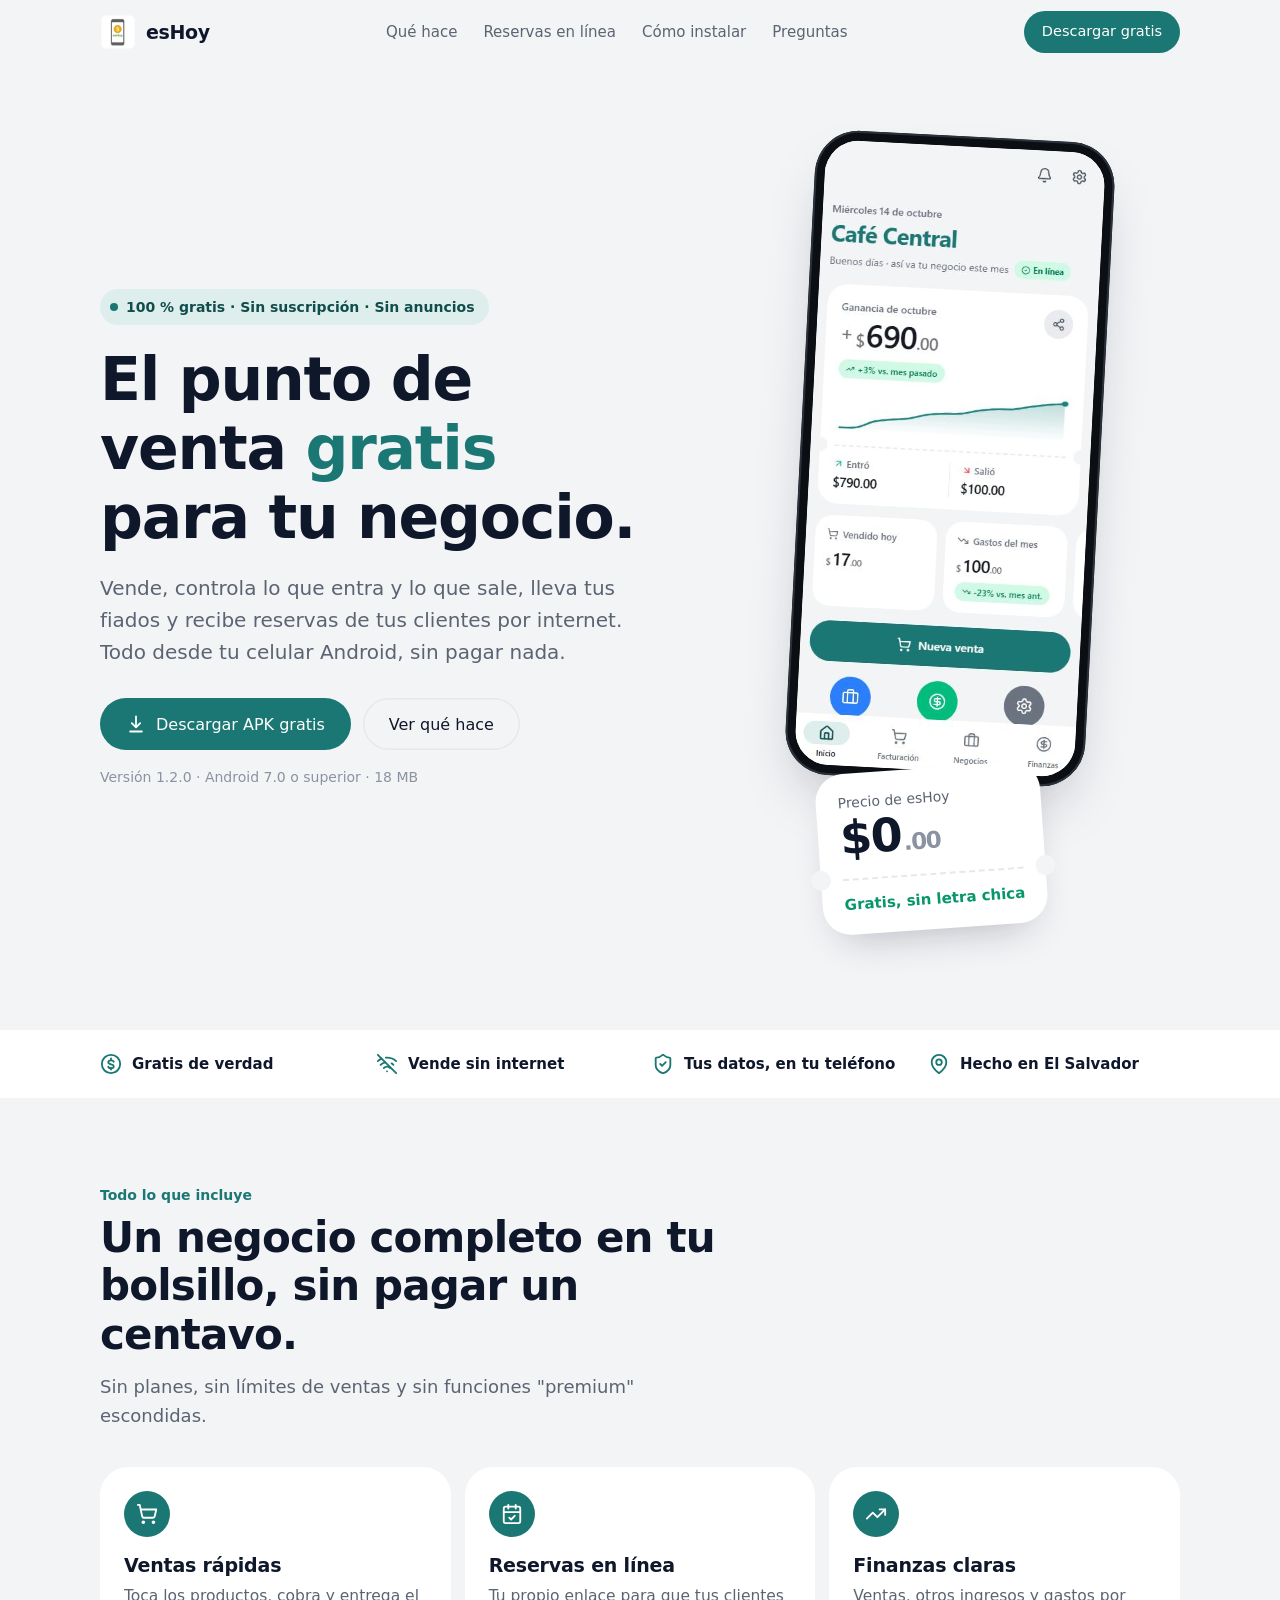
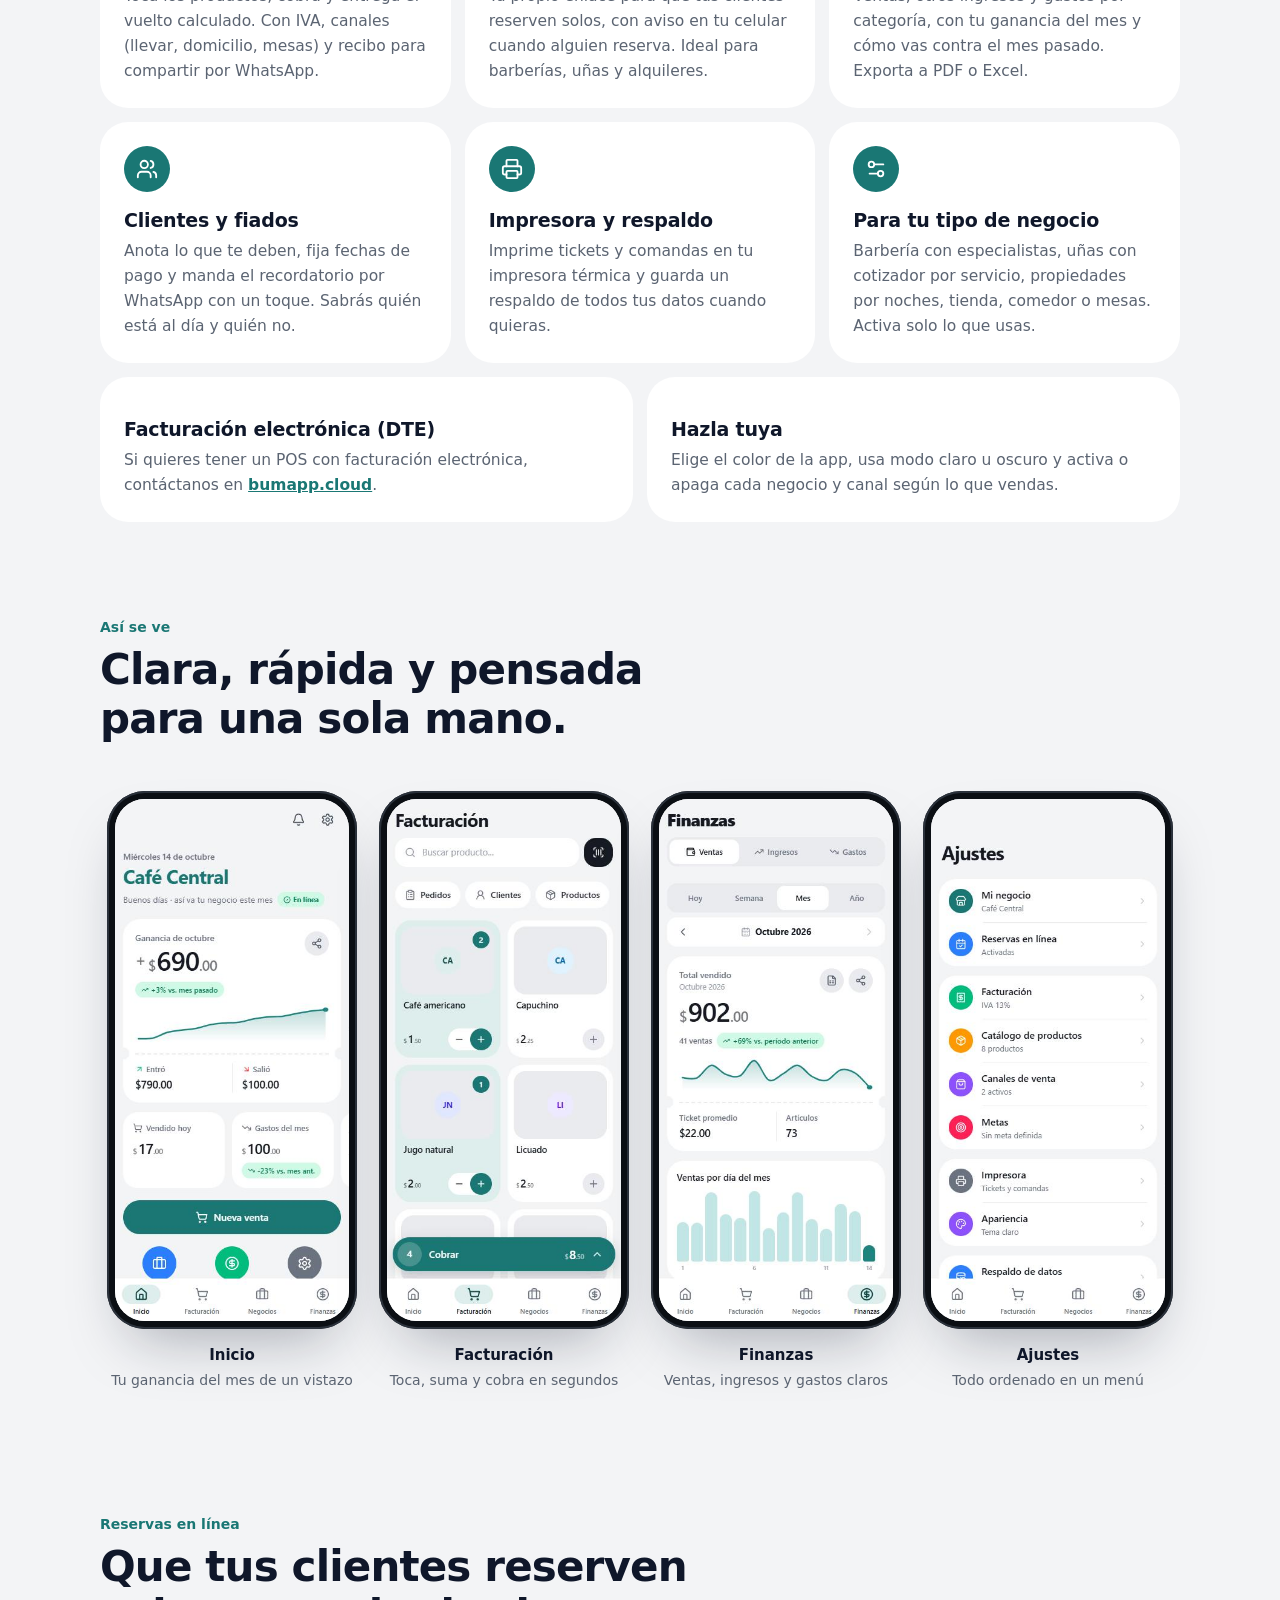
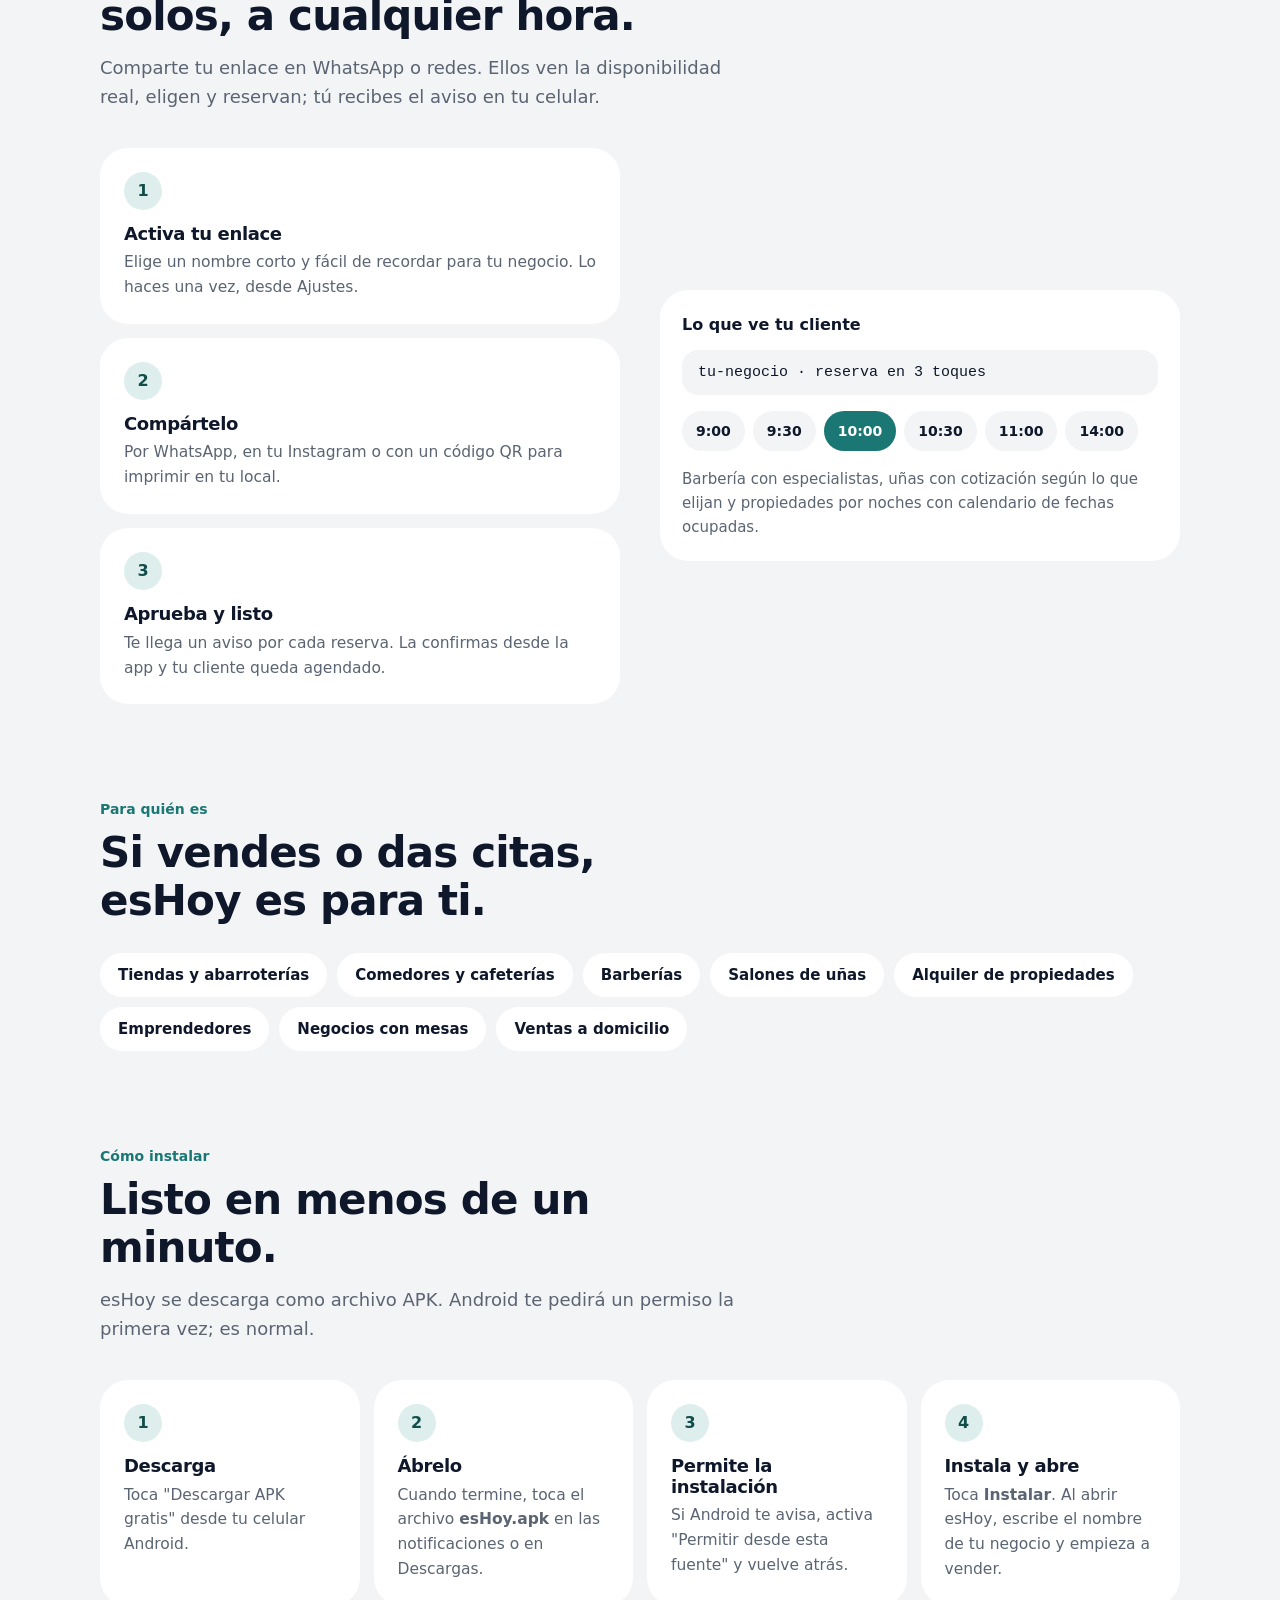
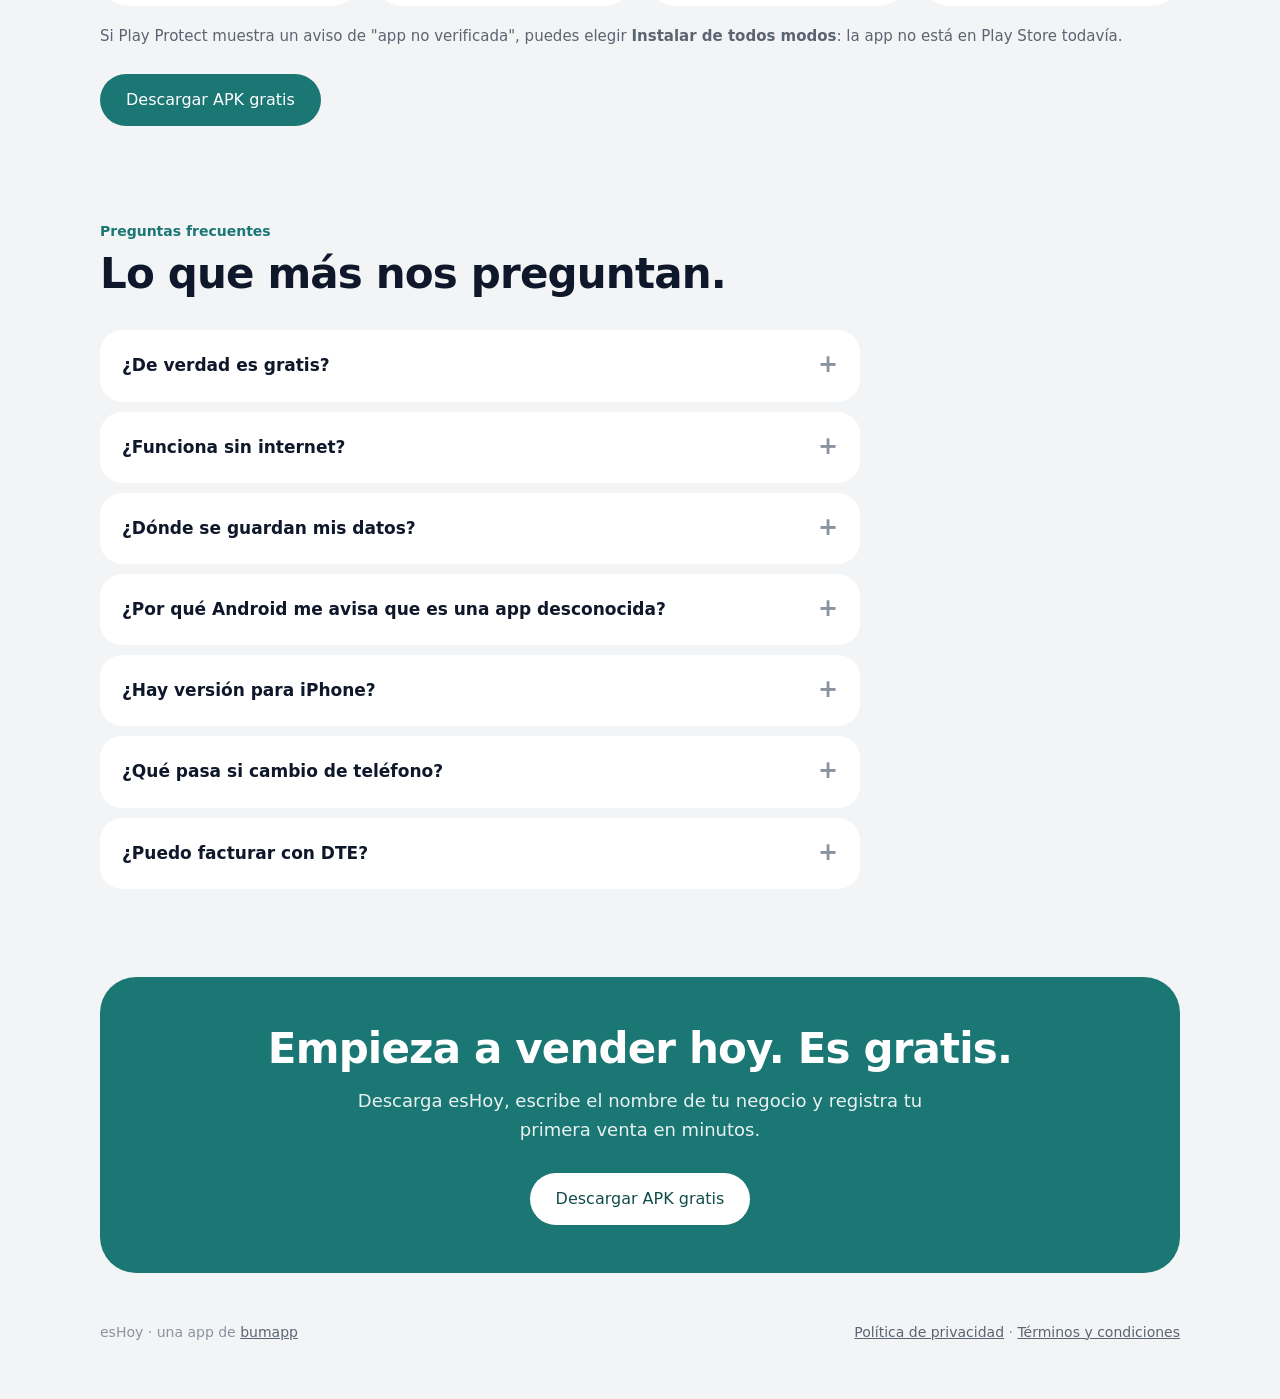
==== index.html @ 7b60c000 "Sitio de esHoy: inicio, privacidad y términos Co-Authored-By: Claude Sonnet 5.5 <noreply@anthropic.c" ====
<!doctype html>
<html lang="es">
<head>
  <meta charset="utf-8">
  <meta name="viewport" content="width=device-width, initial-scale=1, viewport-fit=cover">
  <title>esHoy — el punto de venta gratis para tu negocio</title>
  <meta name="description" content="esHoy es gratis: vende, controla tus finanzas y recibe reservas en línea desde tu celular Android. Sin suscripción y sin anuncios.">
  <meta name="theme-color" content="#f3f4f6" media="(prefers-color-scheme: light)">
  <meta name="theme-color" content="#0b0f14" media="(prefers-color-scheme: dark)">
  <meta property="og:title" content="esHoy — el punto de venta gratis para tu negocio">
  <meta property="og:description" content="Vende, controla tus gastos y recibe reservas en línea desde tu celular. 100 % gratis.">
  <meta property="og:image" content="assets/inicio.jpg">
  <link rel="icon" href="assets/icon.png" type="image/png">
  <link rel="stylesheet" href="styles.css">
</head>
<body>
  <header class="nav">
    <div class="wrap">
      <a class="brand" href="#top"><img src="assets/icon.png" alt="" width="36" height="36">esHoy</a>
      <nav class="nav-links" aria-label="Secciones">
        <a href="#que-hace">Qué hace</a>
        <a href="#reservas">Reservas en línea</a>
        <a href="#instalar">Cómo instalar</a>
        <a href="#preguntas">Preguntas</a>
      </nav>
      <a class="btn sm" href="#descargar">Descargar gratis</a>
    </div>
  </header>

  <main id="top">
    <!-- ── Hero ── -->
    <section class="hero">
      <div class="wrap">
        <div>
          <span class="eyebrow"><i></i>100 % gratis · Sin suscripción · Sin anuncios</span>
          <h1>El punto de venta <em>gratis</em> para tu negocio.</h1>
          <p class="lead">Vende, controla lo que entra y lo que sale, lleva tus fiados y recibe reservas de tus clientes por internet. Todo desde tu celular Android, sin pagar nada.</p>
          <div class="cta-row">
            <a class="btn" id="descargar" href="https://github.com/BUMAPP-SV/eshoy-app/releases/latest/download/esHoy.apk" download>
              <svg viewBox="0 0 24 24" fill="none" stroke="currentColor" stroke-width="2.2" stroke-linecap="round" stroke-linejoin="round" aria-hidden="true"><path d="M12 3v12"/><path d="m7 11 5 5 5-5"/><path d="M5 21h14"/></svg>
              Descargar APK gratis
            </a>
            <a class="btn ghost" href="#que-hace">Ver qué hace</a>
          </div>
          <p class="meta">Versión 1.2.0 · Android 7.0 o superior · 18 MB</p>
        </div>

        <div class="phone-stage">
          <div class="phone tilt"><img src="assets/inicio.jpg" alt="Pantalla de inicio de esHoy con la ganancia del mes" width="400" height="860"></div>
          <div class="ticket price-ticket" aria-label="Precio: cero dólares">
            <div class="top">
              <p class="label">Precio de esHoy</p>
              <p class="amount">$0<small>.00</small></p>
            </div>
            <div class="perf" aria-hidden="true"><hr></div>
            <div class="bottom"><p class="free">Gratis, sin letra chica</p></div>
          </div>
        </div>
      </div>
    </section>

    <!-- ── Confianza ── -->
    <div class="trust">
      <div class="wrap">
        <ul>
          <li><svg viewBox="0 0 24 24" fill="none" stroke="currentColor" stroke-width="2" stroke-linecap="round" stroke-linejoin="round" aria-hidden="true"><circle cx="12" cy="12" r="10"/><path d="M15 9.5a3 3 0 0 0-3-1.5c-1.7 0-3 .9-3 2.2 0 3 6 1.4 6 4.3 0 1.3-1.3 2.3-3 2.3a3.2 3.2 0 0 1-3-1.8"/><path d="M12 6v2m0 8v2"/></svg>Gratis de verdad</li>
          <li><svg viewBox="0 0 24 24" fill="none" stroke="currentColor" stroke-width="2" stroke-linecap="round" stroke-linejoin="round" aria-hidden="true"><path d="M12 20h.01"/><path d="M8.5 16.429a5 5 0 0 1 7 0"/><path d="M5 12.859a10 10 0 0 1 5.17-2.69"/><path d="M19 12.859a10 10 0 0 0-2.007-1.523"/><path d="M2 8.82a15 15 0 0 1 4.177-2.643"/><path d="M22 8.82a15 15 0 0 0-11.288-3.764"/><path d="m2 2 20 20"/></svg>Vende sin internet</li>
          <li><svg viewBox="0 0 24 24" fill="none" stroke="currentColor" stroke-width="2" stroke-linecap="round" stroke-linejoin="round" aria-hidden="true"><path d="M20 13c0 5-3.5 7.5-7.66 8.95a1 1 0 0 1-.67-.01C7.5 20.5 4 18 4 13V6a1 1 0 0 1 1-1c2 0 4.5-1.2 6.24-2.72a1.17 1.17 0 0 1 1.52 0C14.51 3.81 17 5 19 5a1 1 0 0 1 1 1z"/><path d="m9 12 2 2 4-4"/></svg>Tus datos, en tu teléfono</li>
          <li><svg viewBox="0 0 24 24" fill="none" stroke="currentColor" stroke-width="2" stroke-linecap="round" stroke-linejoin="round" aria-hidden="true"><path d="M20 10c0 6-8 12-8 12s-8-6-8-12a8 8 0 0 1 16 0Z"/><circle cx="12" cy="10" r="3"/></svg>Hecho en El Salvador</li>
        </ul>
      </div>
    </div>

    <!-- ── Qué hace ── -->
    <section class="block" id="que-hace">
      <div class="wrap">
        <div class="head">
          <p class="kicker">Todo lo que incluye</p>
          <h2>Un negocio completo en tu bolsillo, sin pagar un centavo.</h2>
          <p>Sin planes, sin límites de ventas y sin funciones "premium" escondidas.</p>
        </div>

        <div class="grid three">
          <article class="card">
            <div class="ico"><svg viewBox="0 0 24 24" fill="none" stroke="currentColor" stroke-width="2" stroke-linecap="round" stroke-linejoin="round" aria-hidden="true"><circle cx="8" cy="21" r="1"/><circle cx="19" cy="21" r="1"/><path d="M2.05 2.05h2l2.66 12.42a2 2 0 0 0 2 1.58h9.78a2 2 0 0 0 1.95-1.57l1.65-7.43H5.12"/></svg></div>
            <h3>Ventas rápidas</h3>
            <p>Toca los productos, cobra y entrega el vuelto calculado. Con IVA, canales (llevar, domicilio, mesas) y recibo para compartir por WhatsApp.</p>
          </article>
          <article class="card">
            <div class="ico"><svg viewBox="0 0 24 24" fill="none" stroke="currentColor" stroke-width="2" stroke-linecap="round" stroke-linejoin="round" aria-hidden="true"><path d="M8 2v4"/><path d="M16 2v4"/><rect width="18" height="18" x="3" y="4" rx="2"/><path d="M3 10h18"/><path d="m9 16 2 2 4-4"/></svg></div>
            <h3>Reservas en línea</h3>
            <p>Tu propio enlace para que tus clientes reserven solos, con aviso en tu celular cuando alguien reserva. Ideal para barberías, uñas y alquileres.</p>
          </article>
          <article class="card">
            <div class="ico"><svg viewBox="0 0 24 24" fill="none" stroke="currentColor" stroke-width="2" stroke-linecap="round" stroke-linejoin="round" aria-hidden="true"><path d="M16 7h6v6"/><path d="m22 7-8.5 8.5-5-5L2 17"/></svg></div>
            <h3>Finanzas claras</h3>
            <p>Ventas, otros ingresos y gastos por categoría, con tu ganancia del mes y cómo vas contra el mes pasado. Exporta a PDF o Excel.</p>
          </article>
          <article class="card">
            <div class="ico"><svg viewBox="0 0 24 24" fill="none" stroke="currentColor" stroke-width="2" stroke-linecap="round" stroke-linejoin="round" aria-hidden="true"><path d="M16 21v-2a4 4 0 0 0-4-4H6a4 4 0 0 0-4 4v2"/><circle cx="9" cy="7" r="4"/><path d="M22 21v-2a4 4 0 0 0-3-3.87"/><path d="M16 3.13a4 4 0 0 1 0 7.75"/></svg></div>
            <h3>Clientes y fiados</h3>
            <p>Anota lo que te deben, fija fechas de pago y manda el recordatorio por WhatsApp con un toque. Sabrás quién está al día y quién no.</p>
          </article>
          <article class="card">
            <div class="ico"><svg viewBox="0 0 24 24" fill="none" stroke="currentColor" stroke-width="2" stroke-linecap="round" stroke-linejoin="round" aria-hidden="true"><path d="M6 18H4a2 2 0 0 1-2-2v-5a2 2 0 0 1 2-2h16a2 2 0 0 1 2 2v5a2 2 0 0 1-2 2h-2"/><path d="M6 9V3a1 1 0 0 1 1-1h10a1 1 0 0 1 1 1v6"/><rect x="6" y="14" width="12" height="8" rx="1"/></svg></div>
            <h3>Impresora y respaldo</h3>
            <p>Imprime tickets y comandas en tu impresora térmica y guarda un respaldo de todos tus datos cuando quieras.</p>
          </article>
          <article class="card">
            <div class="ico"><svg viewBox="0 0 24 24" fill="none" stroke="currentColor" stroke-width="2" stroke-linecap="round" stroke-linejoin="round" aria-hidden="true"><path d="M20 7h-9"/><path d="M14 17H5"/><circle cx="17" cy="17" r="3"/><circle cx="7" cy="7" r="3"/></svg></div>
            <h3>Para tu tipo de negocio</h3>
            <p>Barbería con especialistas, uñas con cotizador por servicio, propiedades por noches, tienda, comedor o mesas. Activa solo lo que usas.</p>
          </article>
        </div>

        <div class="grid" style="margin-top: 14px">
          <article class="card">
            <h3>Facturación electrónica (DTE)</h3>
            <p>Si quieres tener un POS con facturación electrónica, contáctanos en <a href="https://bumapp.cloud" target="_blank" rel="noopener"><b>bumapp.cloud</b></a>.</p>
          </article>
          <article class="card">
            <h3>Hazla tuya</h3>
            <p>Elige el color de la app, usa modo claro u oscuro y activa o apaga cada negocio y canal según lo que vendas.</p>
          </article>
        </div>
      </div>
    </section>

    <!-- ── Capturas ── -->
    <section class="block" id="capturas">
      <div class="wrap">
        <div class="head">
          <p class="kicker">Así se ve</p>
          <h2>Clara, rápida y pensada para una sola mano.</h2>
        </div>
        <div class="shots" tabindex="0" aria-label="Capturas de la app">
          <figure class="shot" style="margin:0">
            <div class="phone"><img src="assets/inicio.jpg" alt="Inicio: ganancia del mes, accesos y pendientes" loading="lazy" width="400" height="860"></div>
            <p>Inicio<span>Tu ganancia del mes de un vistazo</span></p>
          </figure>
          <figure class="shot" style="margin:0">
            <div class="phone"><img src="assets/facturacion.jpg" alt="Facturación: catálogo de productos y botón de cobrar" loading="lazy" width="400" height="860"></div>
            <p>Facturación<span>Toca, suma y cobra en segundos</span></p>
          </figure>
          <figure class="shot" style="margin:0">
            <div class="phone"><img src="assets/finanzas.jpg" alt="Finanzas: total vendido y gráfico por día" loading="lazy" width="400" height="860"></div>
            <p>Finanzas<span>Ventas, ingresos y gastos claros</span></p>
          </figure>
          <figure class="shot" style="margin:0">
            <div class="phone"><img src="assets/ajustes.jpg" alt="Ajustes: menú con negocio, reservas, facturación y más" loading="lazy" width="400" height="860"></div>
            <p>Ajustes<span>Todo ordenado en un menú</span></p>
          </figure>
        </div>
      </div>
    </section>

    <!-- ── Reservas ── -->
    <section class="block" id="reservas">
      <div class="wrap">
        <div class="head">
          <p class="kicker">Reservas en línea</p>
          <h2>Que tus clientes reserven solos, a cualquier hora.</h2>
          <p>Comparte tu enlace en WhatsApp o redes. Ellos ven la disponibilidad real, eligen y reservan; tú recibes el aviso en tu celular.</p>
        </div>

        <div class="split">
          <div class="steps" style="margin-top:0">
            <div class="step"><h3>Activa tu enlace</h3><p>Elige un nombre corto y fácil de recordar para tu negocio. Lo haces una vez, desde Ajustes.</p></div>
            <div class="step"><h3>Compártelo</h3><p>Por WhatsApp, en tu Instagram o con un código QR para imprimir en tu local.</p></div>
            <div class="step"><h3>Aprueba y listo</h3><p>Te llega un aviso por cada reserva. La confirmas desde la app y tu cliente queda agendado.</p></div>
          </div>
          <div class="link-card">
            <p style="font-weight:600">Lo que ve tu cliente</p>
            <div class="url">tu-negocio · reserva en 3 toques</div>
            <div class="slots" aria-hidden="true">
              <span>9:00</span><span>9:30</span><span class="on">10:00</span><span>10:30</span><span>11:00</span><span>14:00</span>
            </div>
            <p style="margin-top:16px;color:var(--muted);font-size:15px">Barbería con especialistas, uñas con cotización según lo que elijan y propiedades por noches con calendario de fechas ocupadas.</p>
          </div>
        </div>
      </div>
    </section>

    <!-- ── Para quién ── -->
    <section class="block">
      <div class="wrap">
        <div class="head">
          <p class="kicker">Para quién es</p>
          <h2>Si vendes o das citas, esHoy es para ti.</h2>
        </div>
        <div class="chips">
          <span>Tiendas y abarroterías</span><span>Comedores y cafeterías</span><span>Barberías</span><span>Salones de uñas</span>
          <span>Alquiler de propiedades</span><span>Emprendedores</span><span>Negocios con mesas</span><span>Ventas a domicilio</span>
        </div>
      </div>
    </section>

    <!-- ── Instalar ── -->
    <section class="block" id="instalar">
      <div class="wrap">
        <div class="head">
          <p class="kicker">Cómo instalar</p>
          <h2>Listo en menos de un minuto.</h2>
          <p>esHoy se descarga como archivo APK. Android te pedirá un permiso la primera vez; es normal.</p>
        </div>
        <div class="steps four">
          <div class="step"><h3>Descarga</h3><p>Toca "Descargar APK gratis" desde tu celular Android.</p></div>
          <div class="step"><h3>Ábrelo</h3><p>Cuando termine, toca el archivo <b>esHoy.apk</b> en las notificaciones o en Descargas.</p></div>
          <div class="step"><h3>Permite la instalación</h3><p>Si Android te avisa, activa "Permitir desde esta fuente" y vuelve atrás.</p></div>
          <div class="step"><h3>Instala y abre</h3><p>Toca <b>Instalar</b>. Al abrir esHoy, escribe el nombre de tu negocio y empieza a vender.</p></div>
        </div>
        <p style="margin-top:18px;color:var(--muted);font-size:15px">Si Play Protect muestra un aviso de "app no verificada", puedes elegir <b>Instalar de todos modos</b>: la app no está en Play Store todavía.</p>
        <div class="cta-row" style="margin-top:26px">
          <a class="btn" href="https://github.com/BUMAPP-SV/eshoy-app/releases/latest/download/esHoy.apk" download>Descargar APK gratis</a>
        </div>
      </div>
    </section>

    <!-- ── Preguntas ── -->
    <section class="block" id="preguntas">
      <div class="wrap">
        <div class="head">
          <p class="kicker">Preguntas frecuentes</p>
          <h2>Lo que más nos preguntan.</h2>
        </div>
        <div class="faq">
          <details>
            <summary>¿De verdad es gratis?</summary>
            <p>Sí. Descargarla, usarla y recibir reservas no tiene costo, no hay suscripción, no pide tarjeta y no muestra anuncios.</p>
          </details>
          <details>
            <summary>¿Funciona sin internet?</summary>
            <p>Sí. Vender, cobrar, llevar gastos y fiados funciona sin conexión; se guarda en tu teléfono. Solo las reservas en línea y sus avisos necesitan internet.</p>
          </details>
          <details>
            <summary>¿Dónde se guardan mis datos?</summary>
            <p>En tu propio teléfono. Lo único que viaja a internet es lo necesario para las reservas en línea (el nombre y teléfono de quien reserva) y un registro básico de contacto de tu negocio (nombre, WhatsApp y correo) para darte soporte; nunca tus ventas ni tus clientes. Puedes guardar un respaldo cuando quieras. Lee la <a href="privacidad.html">política de privacidad</a>.</p>
          </details>
          <details>
            <summary>¿Por qué Android me avisa que es una app desconocida?</summary>
            <p>Porque se instala desde un archivo APK y no desde Play Store. Es el aviso estándar de Android para cualquier app que no viene de la tienda. Solo instala APK descargados desde este sitio.</p>
          </details>
          <details>
            <summary>¿Hay versión para iPhone?</summary>
            <p>Por ahora solo para Android 7.0 o superior.</p>
          </details>
          <details>
            <summary>¿Qué pasa si cambio de teléfono?</summary>
            <p>Guarda un respaldo desde Ajustes → Respaldo de datos y restáuralo en el teléfono nuevo. Para las reservas en línea necesitarás tu código de recuperación.</p>
          </details>
          <details>
            <summary>¿Puedo facturar con DTE?</summary>
            <p>La facturación electrónica está en preparación. Mientras tanto la app emite tickets y recibos simples. Si ya necesitas facturación electrónica completa, conoce <a href="https://bumapp.cloud" target="_blank" rel="noopener">bumapp</a>.</p>
          </details>
        </div>
      </div>
    </section>

    <!-- ── Cierre ── -->
    <section class="final">
      <div class="wrap">
        <div class="box">
          <h2>Empieza a vender hoy. Es gratis.</h2>
          <p>Descarga esHoy, escribe el nombre de tu negocio y registra tu primera venta en minutos.</p>
          <a class="btn" href="https://github.com/BUMAPP-SV/eshoy-app/releases/latest/download/esHoy.apk" download>Descargar APK gratis</a>
        </div>
      </div>
    </section>
  </main>

  <footer>
    <div class="wrap">
      <span>esHoy · una app de <a href="https://bumapp.cloud" target="_blank" rel="noopener">bumapp</a></span>
      <span><a href="privacidad.html">Política de privacidad</a> · <a href="terminos.html">Términos y condiciones</a></span>
    </div>
  </footer>
</body>
</html>
---- styles.css ----
/* esHoy — página de descarga. Mismas reglas visuales que la app: lienzo gris, tarjetas planas,
   un solo acento, cifras tabulares y el "ticket" como pieza firma. */
:root {
  --canvas: #f3f4f6;
  --card: #ffffff;
  --ink: #0f172a;
  --muted: #5b6472;
  --faint: #8a93a1;
  --line: #e6e8ec;
  --accent: #1a7774;
  --accent-ink: #114d4b;
  --accent-soft: #ddeeed;
  --ok: #059669;
  --radius: 28px;
  --shadow-phone: 0 30px 60px -24px rgba(15, 23, 42, 0.35);
}

@media (prefers-color-scheme: dark) {
  :root {
    --canvas: #0b0f14;
    --card: #141a21;
    --ink: #f3f4f6;
    --muted: #a3acb9;
    --faint: #7a8392;
    --line: #232b35;
    --accent: #3fb8b2;
    --accent-ink: #a8e6e2;
    --accent-soft: #123432;
    --shadow-phone: 0 30px 60px -24px rgba(0, 0, 0, 0.7);
  }
}

* { box-sizing: border-box; }
html { scroll-behavior: smooth; -webkit-text-size-adjust: 100%; }
body {
  margin: 0;
  background: var(--canvas);
  color: var(--ink);
  font: 400 16px/1.6 system-ui, -apple-system, "Segoe UI", Roboto, "Helvetica Neue", Arial, sans-serif;
  -webkit-font-smoothing: antialiased;
}
img { max-width: 100%; display: block; }
a { color: var(--accent); }
h1, h2, h3 { margin: 0; line-height: 1.15; letter-spacing: -0.02em; }
p { margin: 0; }
.wrap { width: min(1080px, 100% - 40px); margin-inline: auto; }
.sr { position: absolute; width: 1px; height: 1px; overflow: hidden; clip: rect(0 0 0 0); }

/* ── Barra superior ─────────────────────────────────────────────────────── */
.nav { position: sticky; top: 0; z-index: 20; background: color-mix(in srgb, var(--canvas) 88%, transparent); backdrop-filter: blur(12px); }
.nav .wrap { display: flex; align-items: center; justify-content: space-between; min-height: 64px; gap: 16px; }
.brand { display: flex; align-items: center; gap: 10px; font-weight: 700; font-size: 19px; color: var(--ink); text-decoration: none; letter-spacing: -0.02em; }
.brand img { width: 36px; height: 36px; border-radius: 10px; }
.nav-links { display: none; gap: 26px; }
.nav-links a { color: var(--muted); text-decoration: none; font-size: 15px; font-weight: 500; }
.nav-links a:hover { color: var(--ink); }
@media (min-width: 820px) { .nav-links { display: flex; } }

/* ── Botones ────────────────────────────────────────────────────────────── */
.btn {
  display: inline-flex; align-items: center; justify-content: center; gap: 10px;
  min-height: 52px; padding: 0 26px; border-radius: 999px;
  background: var(--accent); color: #fff; font: 600 16px/1 inherit; text-decoration: none; border: 0; cursor: pointer;
  transition: transform 0.15s cubic-bezier(0.23, 1, 0.32, 1), background-color 0.15s;
}
.btn:hover { background: var(--accent-ink); }
.btn:active { transform: scale(0.97); }
.btn.sm { min-height: 42px; padding: 0 18px; font-size: 14.5px; }
.btn.ghost { background: transparent; color: var(--ink); box-shadow: inset 0 0 0 1.5px var(--line); }
.btn.ghost:hover { background: var(--card); }
@media (prefers-color-scheme: dark) { .btn { color: #052321; } .btn:hover { background: #6fd3cd; } }
.btn svg { width: 20px; height: 20px; flex: none; }

/* ── Hero ───────────────────────────────────────────────────────────────── */
.hero { padding: 40px 0 56px; }
.hero .wrap { display: grid; gap: 44px; align-items: center; }
@media (min-width: 900px) { .hero .wrap { grid-template-columns: 1.1fr 0.9fr; gap: 56px; } .hero { padding: 72px 0 88px; } }
.eyebrow { display: inline-flex; align-items: center; gap: 8px; padding: 7px 14px 7px 10px; border-radius: 999px; background: var(--accent-soft); color: var(--accent-ink); font-size: 14px; font-weight: 600; }
.eyebrow i { width: 8px; height: 8px; border-radius: 50%; background: var(--accent); }
.hero h1 { margin-top: 20px; font-size: clamp(36px, 7vw, 60px); font-weight: 700; }
.hero h1 em { font-style: normal; color: var(--accent); }
.lead { margin-top: 20px; font-size: clamp(17px, 2.4vw, 20px); color: var(--muted); max-width: 34em; }
.cta-row { margin-top: 30px; display: flex; flex-wrap: wrap; gap: 12px; }
.meta { margin-top: 16px; font-size: 14px; color: var(--faint); }

/* Teléfono */
.phone-stage { position: relative; display: grid; place-items: center; }
.phone {
  width: min(300px, 78vw); aspect-ratio: 400 / 860; border-radius: 44px; background: #0b0f14; padding: 10px;
  box-shadow: var(--shadow-phone), inset 0 0 0 2px #2a313b;
}
.phone img { width: 100%; height: 100%; border-radius: 34px; object-fit: cover; object-position: top; background: var(--card); }
.phone.tilt { transform: rotate(3deg); }
.price-ticket { position: absolute; left: -4%; bottom: 8%; transform: rotate(-4deg); }
@media (max-width: 520px) { .price-ticket { left: 0; } }

/* ── Ticket (pieza firma) ───────────────────────────────────────────────── */
.ticket { position: relative; background: var(--card); border-radius: var(--radius); box-shadow: 0 20px 40px -20px rgba(15, 23, 42, 0.3); }
.ticket .top { padding: 18px 22px 16px; }
.ticket .bottom { padding: 14px 22px 18px; }
.ticket .perf { position: relative; height: 0; }
.ticket .perf::before, .ticket .perf::after { content: ""; position: absolute; top: -10px; width: 20px; height: 20px; border-radius: 50%; background: var(--canvas); }
.ticket .perf::before { left: -10px; }
.ticket .perf::after { right: -10px; }
.ticket .perf hr { margin: 0 22px; border: 0; border-top: 2px dashed var(--line); }
.ticket .label { font-size: 14px; color: var(--muted); font-weight: 500; }
.ticket .amount { font-size: 46px; font-weight: 700; letter-spacing: -0.03em; line-height: 1.05; font-variant-numeric: tabular-nums; }
.ticket .amount small { font-size: 0.5em; color: var(--faint); margin-left: 2px; }
.ticket .free { color: var(--ok); font-weight: 600; font-size: 15px; }

/* ── Franja de confianza ────────────────────────────────────────────────── */
.trust { background: var(--card); }
.trust ul { list-style: none; margin: 0; padding: 22px 0; display: grid; gap: 14px 24px; grid-template-columns: repeat(2, 1fr); }
@media (min-width: 760px) { .trust ul { grid-template-columns: repeat(4, 1fr); } }
.trust li { display: flex; align-items: center; gap: 10px; font-weight: 600; font-size: 15px; }
.trust svg { width: 22px; height: 22px; color: var(--accent); flex: none; }

/* ── Secciones ──────────────────────────────────────────────────────────── */
section.block { padding: 72px 0 8px; }
.head { max-width: 640px; }
.head .kicker { font-size: 14px; font-weight: 600; color: var(--accent); }
.head h2 { margin-top: 8px; font-size: clamp(28px, 4.6vw, 42px); font-weight: 700; }
.head p { margin-top: 14px; color: var(--muted); font-size: 18px; }

.grid { margin-top: 36px; display: grid; gap: 14px; grid-template-columns: 1fr; }
@media (min-width: 640px) { .grid { grid-template-columns: repeat(2, 1fr); } }
@media (min-width: 960px) { .grid.three { grid-template-columns: repeat(3, 1fr); } }
.card { background: var(--card); border-radius: var(--radius); padding: 24px; }
.card .ico { width: 46px; height: 46px; border-radius: 50%; display: grid; place-items: center; background: var(--accent); color: #fff; }
.card .ico svg { width: 22px; height: 22px; }
@media (prefers-color-scheme: dark) { .card .ico { color: #052321; } }
.card h3 { margin-top: 18px; font-size: 19px; font-weight: 600; letter-spacing: -0.01em; }
.card p { margin-top: 8px; color: var(--muted); font-size: 15.5px; }
.card .soon { display: inline-block; margin-left: 8px; padding: 2px 9px; border-radius: 999px; background: var(--line); color: var(--muted); font-size: 12px; font-weight: 600; vertical-align: middle; }

/* ── Capturas ───────────────────────────────────────────────────────────── */
.shots { margin-top: 40px; display: flex; gap: 22px; overflow-x: auto; padding: 8px 20px 28px; margin-inline: -20px; scroll-snap-type: x mandatory; scrollbar-width: none; }
.shots::-webkit-scrollbar { display: none; }
.shot { flex: 0 0 auto; width: min(250px, 66vw); scroll-snap-align: center; text-align: center; }
.shot .phone { width: 100%; border-radius: 38px; padding: 8px; }
.shot .phone img { border-radius: 30px; }
.shot p { margin-top: 14px; font-weight: 600; font-size: 15px; }
.shot span { display: block; margin-top: 2px; color: var(--muted); font-size: 14px; font-weight: 400; }
@media (min-width: 1100px) { .shots { justify-content: center; overflow: visible; margin-inline: 0; padding-inline: 0; } }

/* ── Pasos ──────────────────────────────────────────────────────────────── */
.steps { margin-top: 36px; display: grid; gap: 14px; counter-reset: step; }
@media (min-width: 760px) { .steps.cols { grid-template-columns: repeat(3, 1fr); } .steps.four { grid-template-columns: repeat(4, 1fr); } }
.step { background: var(--card); border-radius: var(--radius); padding: 24px; position: relative; }
.step::before { counter-increment: step; content: counter(step); display: grid; place-items: center; width: 38px; height: 38px; border-radius: 50%; background: var(--accent-soft); color: var(--accent-ink); font-weight: 700; margin-bottom: 14px; }
.step h3 { font-size: 18px; font-weight: 600; }
.step p { margin-top: 6px; color: var(--muted); font-size: 15.5px; }

.split { margin-top: 36px; display: grid; gap: 22px; align-items: center; }
@media (min-width: 900px) { .split { grid-template-columns: 1fr 1fr; gap: 40px; } }
.link-card { background: var(--card); border-radius: var(--radius); padding: 22px; }
.link-card .url { margin-top: 12px; padding: 14px 16px; border-radius: 16px; background: var(--canvas); font: 500 15px ui-monospace, SFMono-Regular, Menlo, Consolas, monospace; word-break: break-all; }
.slots { margin-top: 16px; display: flex; flex-wrap: wrap; gap: 8px; }
.slots span { padding: 9px 14px; border-radius: 999px; background: var(--canvas); font-size: 14px; font-weight: 600; font-variant-numeric: tabular-nums; }
.slots span.on { background: var(--accent); color: #fff; }
@media (prefers-color-scheme: dark) { .slots span.on { color: #052321; } }

.chips { margin-top: 28px; display: flex; flex-wrap: wrap; gap: 10px; }
.chips span { padding: 10px 18px; border-radius: 999px; background: var(--card); font-weight: 600; font-size: 15px; }

/* ── Preguntas ──────────────────────────────────────────────────────────── */
.faq { margin-top: 32px; display: grid; gap: 10px; max-width: 760px; }
details { background: var(--card); border-radius: 22px; padding: 4px 22px; }
summary { cursor: pointer; list-style: none; padding: 18px 0; font-weight: 600; font-size: 17px; display: flex; justify-content: space-between; gap: 16px; }
summary::-webkit-details-marker { display: none; }
summary::after { content: "+"; font-size: 24px; line-height: 1; color: var(--faint); transition: transform 0.2s; }
details[open] summary::after { transform: rotate(45deg); }
details p { padding: 0 0 20px; color: var(--muted); font-size: 16px; }

/* ── Cierre ─────────────────────────────────────────────────────────────── */
.final { margin: 80px 0 0; }
.final .box { background: var(--accent); color: #fff; border-radius: 36px; padding: 48px 28px; text-align: center; }
.final h2 { font-size: clamp(28px, 5vw, 42px); font-weight: 700; }
.final p { margin: 14px auto 0; max-width: 32em; opacity: 0.9; font-size: 18px; }
.final .btn { margin-top: 28px; background: #fff; color: var(--accent-ink); }
.final .btn:hover { background: #eefaf9; }
@media (prefers-color-scheme: dark) { .final .box { color: #052321; } .final .btn { background: #052321; color: #fff; } .final .btn:hover { background: #0a3b38; } }

footer { padding: 48px 0 56px; color: var(--faint); font-size: 14px; }
footer .wrap { display: flex; flex-wrap: wrap; gap: 14px 28px; justify-content: space-between; }
footer a { color: var(--muted); }

/* ── Texto legal ────────────────────────────────────────────────────────── */
.doc { padding: 48px 0 24px; max-width: 720px; }
.doc h1 { font-size: clamp(30px, 5vw, 42px); font-weight: 700; }
.doc h2 { margin-top: 36px; font-size: 22px; font-weight: 600; }
.doc p, .doc li { margin-top: 12px; color: var(--muted); font-size: 16.5px; }
.doc ul { padding-left: 22px; margin: 8px 0 0; }
.doc .updated { margin-top: 10px; color: var(--faint); font-size: 14px; }

@media (prefers-reduced-motion: reduce) { * { transition: none !important; scroll-behavior: auto !important; } }
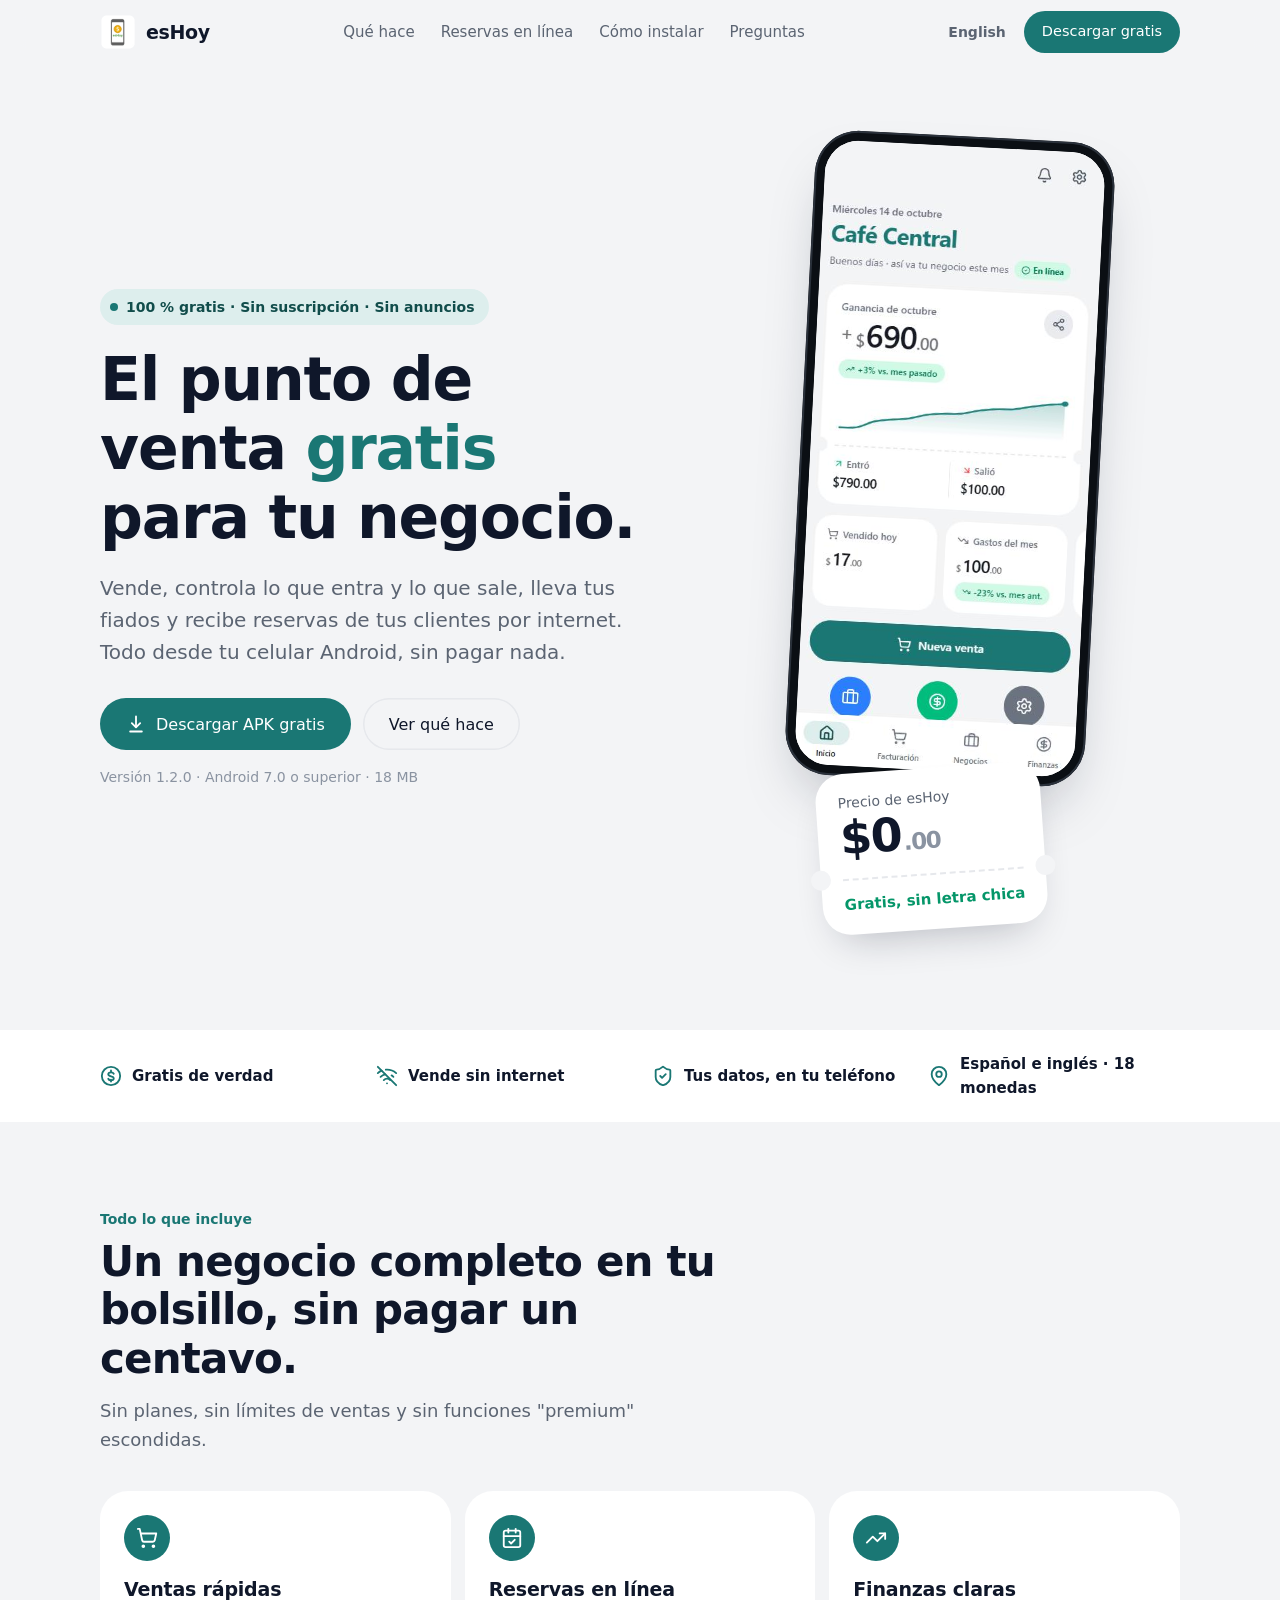
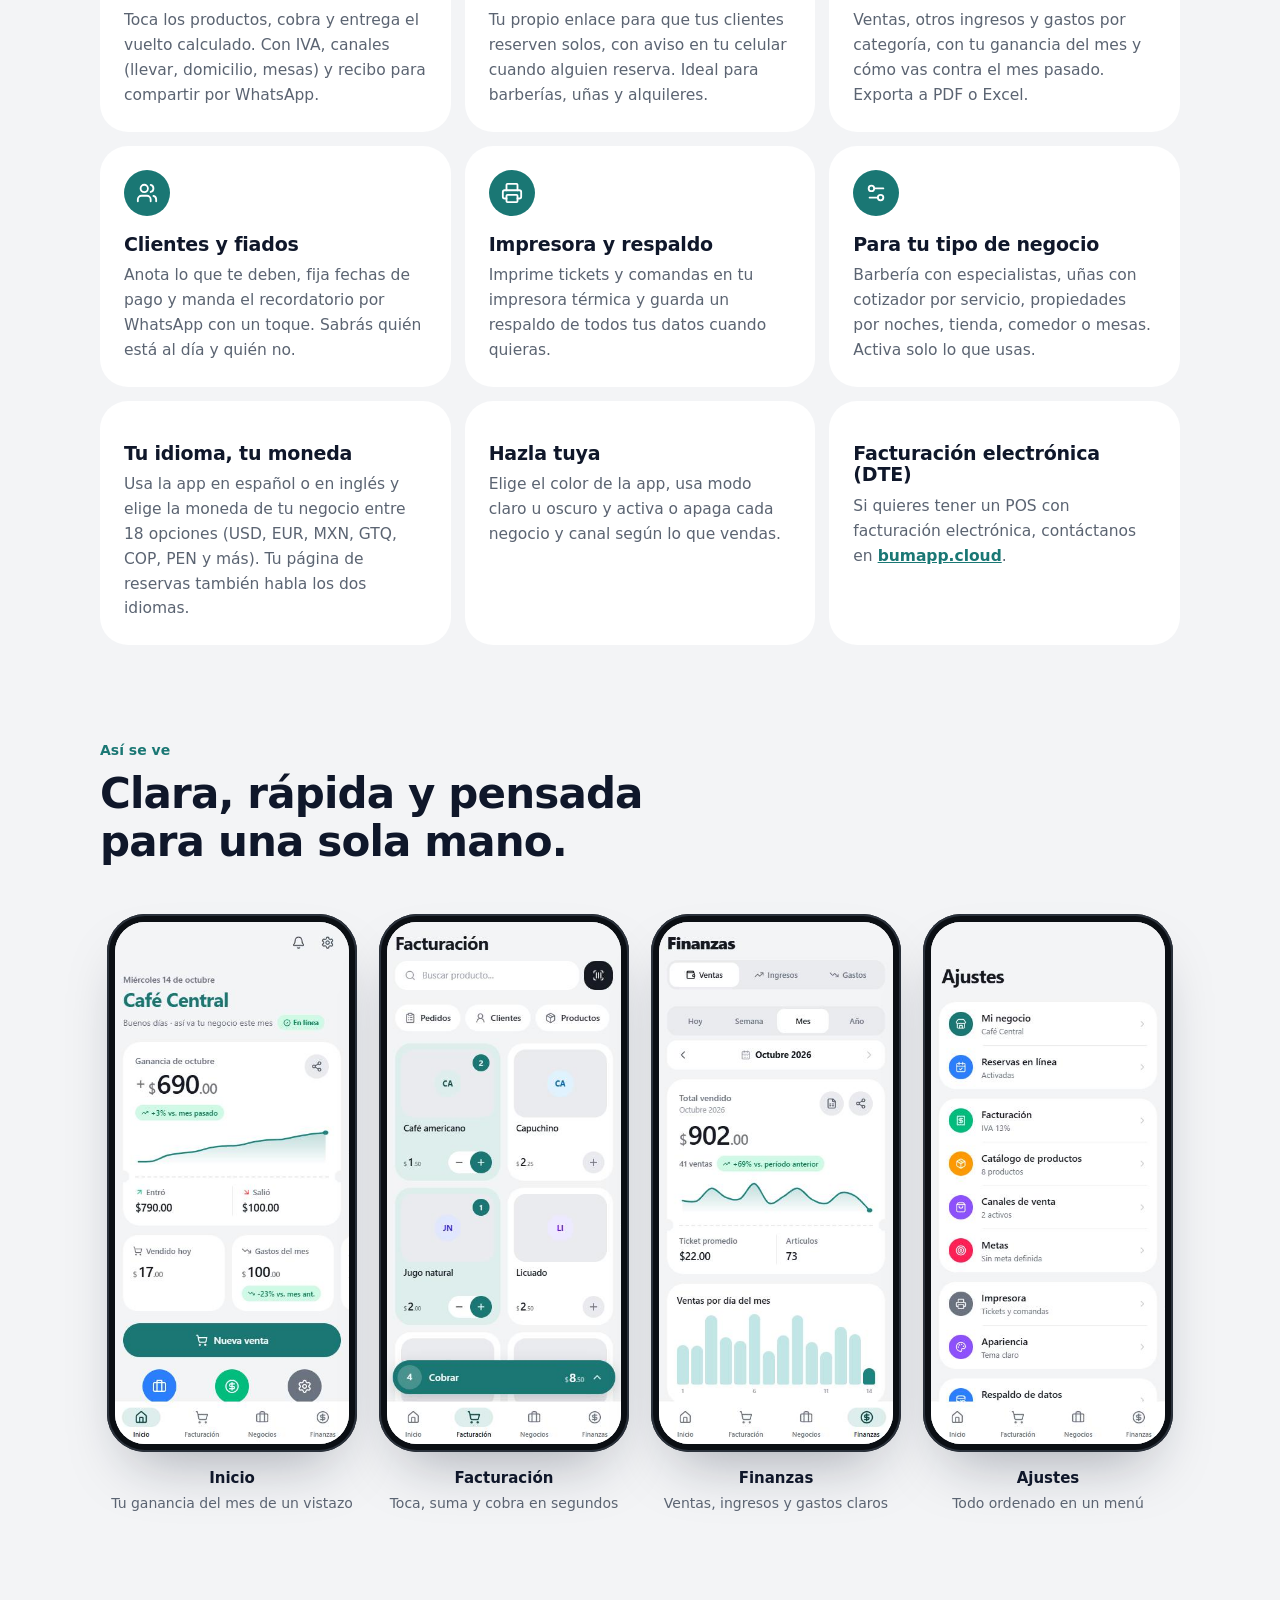
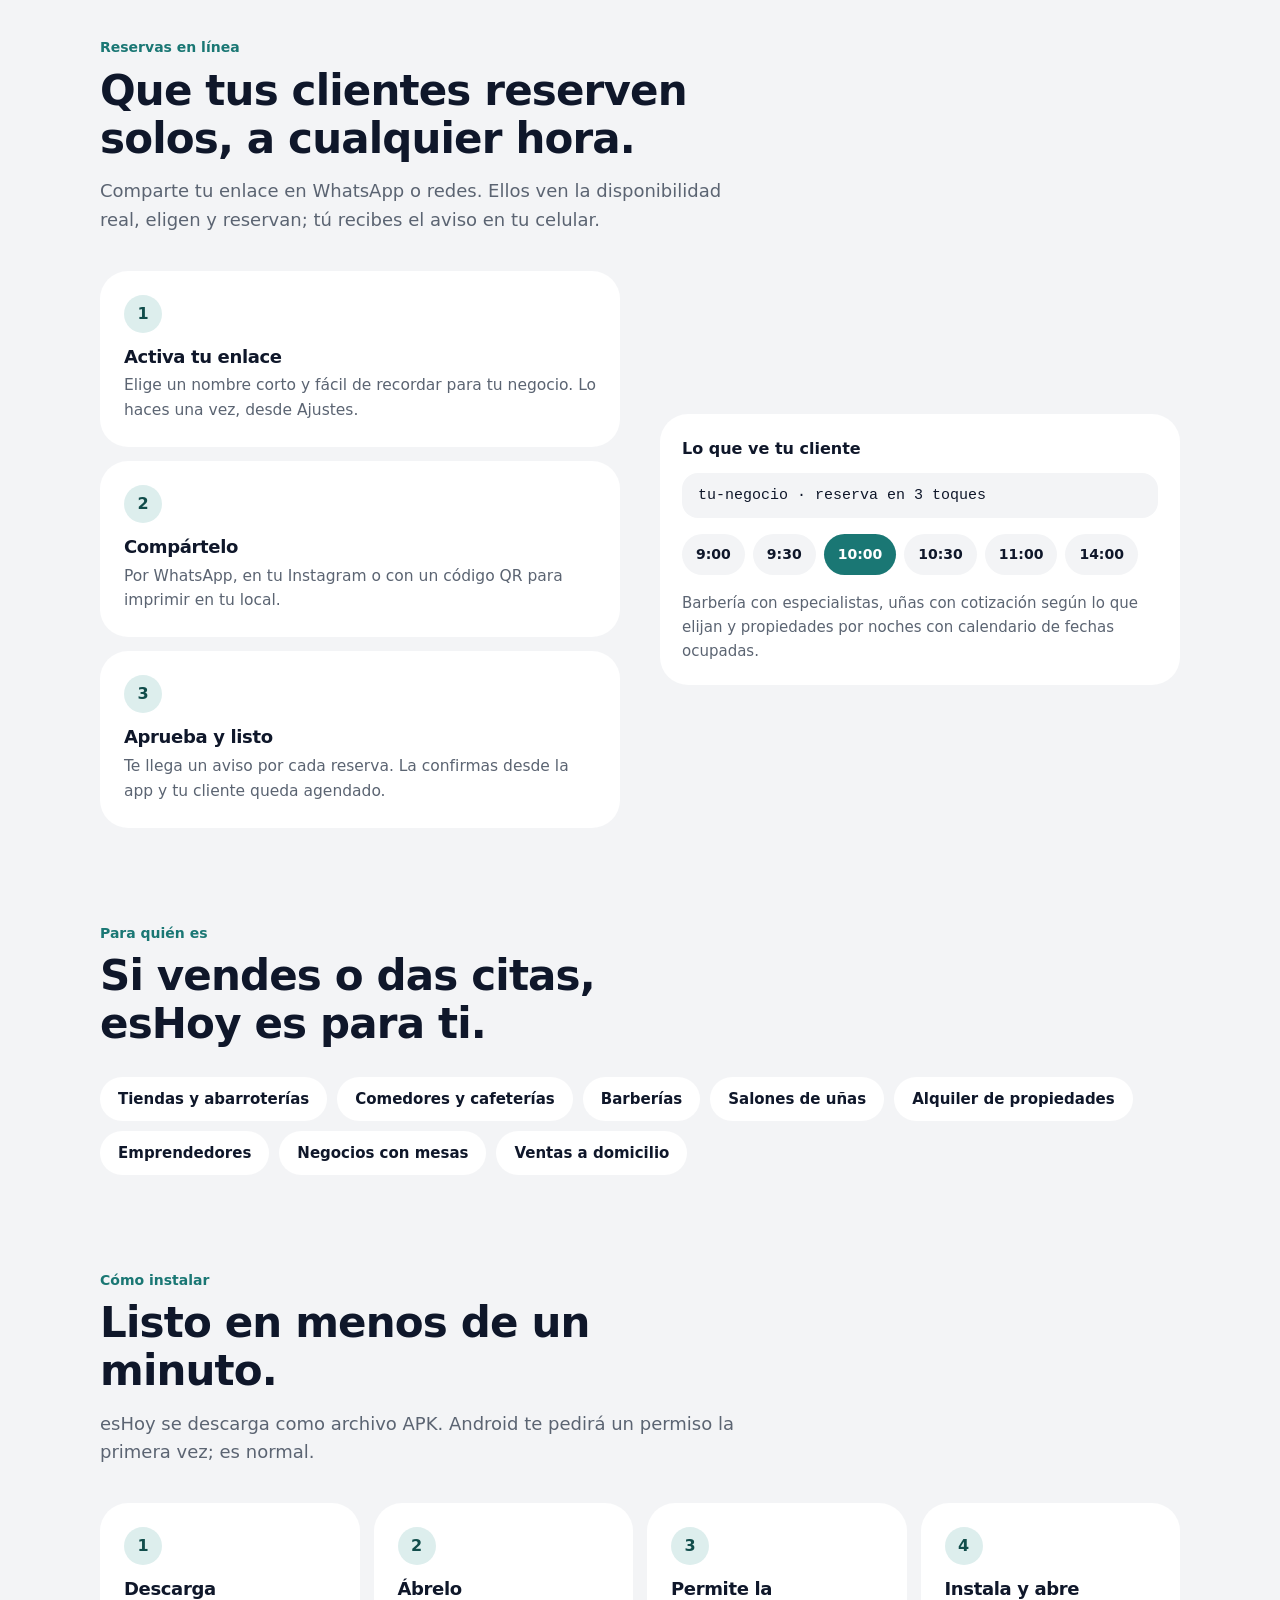
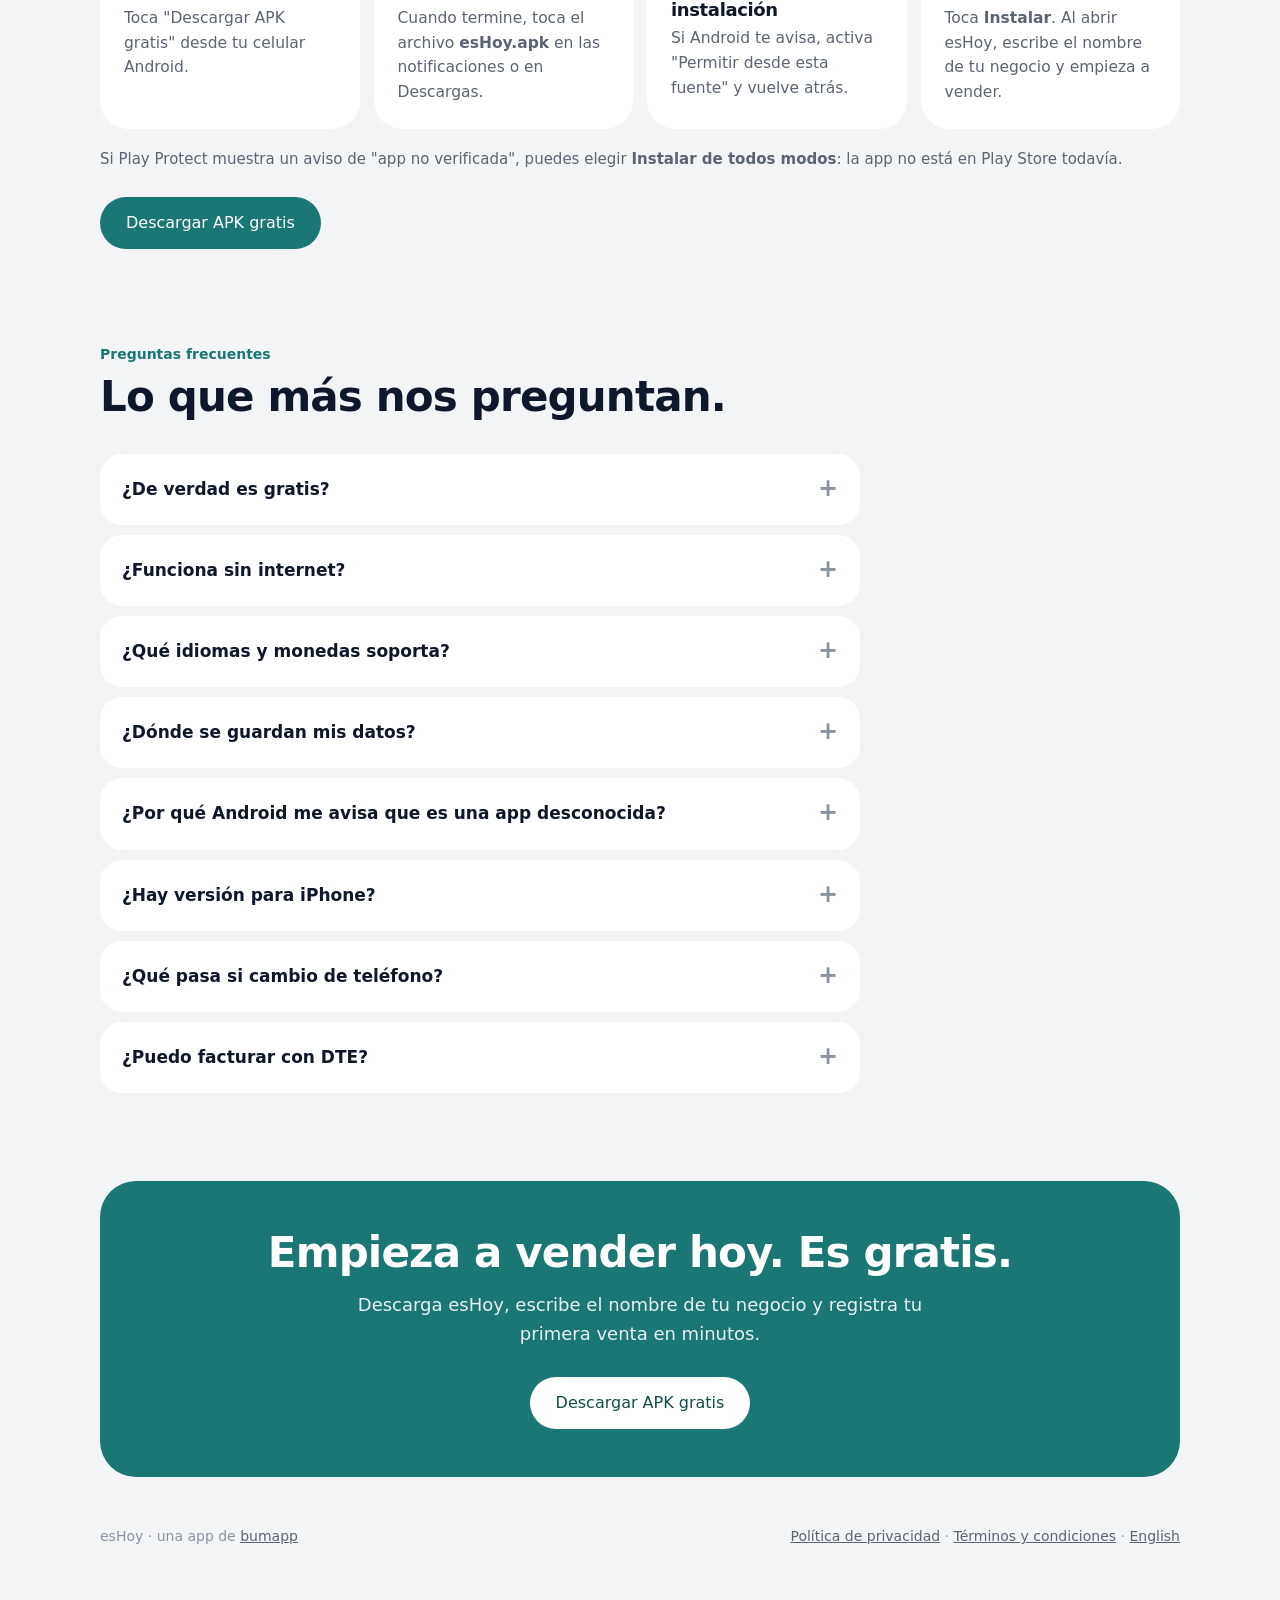
==== commit 14834dd8: "Sitio en inglés, selector de idioma y mención de idiomas/monedas Co-Authored-By: Claude Sonnet 5.5 <" ====
--- a/index.html
+++ b/index.html
@@ -10,6 +10,8 @@
   <meta property="og:title" content="esHoy — el punto de venta gratis para tu negocio">
   <meta property="og:description" content="Vende, controla tus gastos y recibe reservas en línea desde tu celular. 100 % gratis.">
   <meta property="og:image" content="assets/inicio.jpg">
+  <link rel="alternate" hreflang="es" href="index.html">
+  <link rel="alternate" hreflang="en" href="en/index.html">
   <link rel="icon" href="assets/icon.png" type="image/png">
   <link rel="stylesheet" href="styles.css">
 </head>
@@ -23,7 +25,10 @@
         <a href="#instalar">Cómo instalar</a>
         <a href="#preguntas">Preguntas</a>
       </nav>
-      <a class="btn sm" href="#descargar">Descargar gratis</a>
+      <div class="nav-right">
+        <a class="lang-link" href="en/index.html" hreflang="en" lang="en">English</a>
+        <a class="btn sm" href="#descargar">Descargar gratis</a>
+      </div>
     </div>
   </header>
 
@@ -42,7 +47,7 @@
             </a>
             <a class="btn ghost" href="#que-hace">Ver qué hace</a>
           </div>
-          <p class="meta">Versión 1.2.0 · Android 7.0 o superior · 18 MB</p>
+          <p class="meta" id="version-meta">Versión 1.2.0 · Android 7.0 o superior · 18 MB</p>
         </div>
 
         <div class="phone-stage">
@@ -66,7 +71,7 @@
           <li><svg viewBox="0 0 24 24" fill="none" stroke="currentColor" stroke-width="2" stroke-linecap="round" stroke-linejoin="round" aria-hidden="true"><circle cx="12" cy="12" r="10"/><path d="M15 9.5a3 3 0 0 0-3-1.5c-1.7 0-3 .9-3 2.2 0 3 6 1.4 6 4.3 0 1.3-1.3 2.3-3 2.3a3.2 3.2 0 0 1-3-1.8"/><path d="M12 6v2m0 8v2"/></svg>Gratis de verdad</li>
           <li><svg viewBox="0 0 24 24" fill="none" stroke="currentColor" stroke-width="2" stroke-linecap="round" stroke-linejoin="round" aria-hidden="true"><path d="M12 20h.01"/><path d="M8.5 16.429a5 5 0 0 1 7 0"/><path d="M5 12.859a10 10 0 0 1 5.17-2.69"/><path d="M19 12.859a10 10 0 0 0-2.007-1.523"/><path d="M2 8.82a15 15 0 0 1 4.177-2.643"/><path d="M22 8.82a15 15 0 0 0-11.288-3.764"/><path d="m2 2 20 20"/></svg>Vende sin internet</li>
           <li><svg viewBox="0 0 24 24" fill="none" stroke="currentColor" stroke-width="2" stroke-linecap="round" stroke-linejoin="round" aria-hidden="true"><path d="M20 13c0 5-3.5 7.5-7.66 8.95a1 1 0 0 1-.67-.01C7.5 20.5 4 18 4 13V6a1 1 0 0 1 1-1c2 0 4.5-1.2 6.24-2.72a1.17 1.17 0 0 1 1.52 0C14.51 3.81 17 5 19 5a1 1 0 0 1 1 1z"/><path d="m9 12 2 2 4-4"/></svg>Tus datos, en tu teléfono</li>
-          <li><svg viewBox="0 0 24 24" fill="none" stroke="currentColor" stroke-width="2" stroke-linecap="round" stroke-linejoin="round" aria-hidden="true"><path d="M20 10c0 6-8 12-8 12s-8-6-8-12a8 8 0 0 1 16 0Z"/><circle cx="12" cy="10" r="3"/></svg>Hecho en El Salvador</li>
+          <li><svg viewBox="0 0 24 24" fill="none" stroke="currentColor" stroke-width="2" stroke-linecap="round" stroke-linejoin="round" aria-hidden="true"><path d="M20 10c0 6-8 12-8 12s-8-6-8-12a8 8 0 0 1 16 0Z"/><circle cx="12" cy="10" r="3"/></svg>Español e inglés · 18 monedas</li>
         </ul>
       </div>
     </div>
@@ -113,14 +118,18 @@
           </article>
         </div>
 
-        <div class="grid" style="margin-top: 14px">
+        <div class="grid three" style="margin-top: 14px">
+          <article class="card">
+            <h3>Tu idioma, tu moneda</h3>
+            <p>Usa la app en español o en inglés y elige la moneda de tu negocio entre 18 opciones (USD, EUR, MXN, GTQ, COP, PEN y más). Tu página de reservas también habla los dos idiomas.</p>
+          </article>
+          <article class="card">
+            <h3>Hazla tuya</h3>
+            <p>Elige el color de la app, usa modo claro u oscuro y activa o apaga cada negocio y canal según lo que vendas.</p>
+          </article>
           <article class="card">
             <h3>Facturación electrónica (DTE)</h3>
             <p>Si quieres tener un POS con facturación electrónica, contáctanos en <a href="https://bumapp.cloud" target="_blank" rel="noopener"><b>bumapp.cloud</b></a>.</p>
-          </article>
-          <article class="card">
-            <h3>Hazla tuya</h3>
-            <p>Elige el color de la app, usa modo claro u oscuro y activa o apaga cada negocio y canal según lo que vendas.</p>
           </article>
         </div>
       </div>
@@ -233,6 +242,10 @@
             <p>Sí. Vender, cobrar, llevar gastos y fiados funciona sin conexión; se guarda en tu teléfono. Solo las reservas en línea y sus avisos necesitan internet.</p>
           </details>
           <details>
+            <summary>¿Qué idiomas y monedas soporta?</summary>
+            <p>La app y la página de reservas funcionan en español e inglés. Cada negocio usa una sola moneda, a elegir entre 18 (USD, EUR, MXN, GTQ, HNL, NIO, CRC, PAB, DOP, COP, PEN, ARS, BOB, UYU, VES, BRL, GBP y CAD). Si la cambias después, los montos anteriores no se convierten: solo cambia cómo se escriben. Se aceptan teléfonos de cualquier país.</p>
+          </details>
+          <details>
             <summary>¿Dónde se guardan mis datos?</summary>
             <p>En tu propio teléfono. Lo único que viaja a internet es lo necesario para las reservas en línea (el nombre y teléfono de quien reserva) y un registro básico de contacto de tu negocio (nombre, WhatsApp y correo) para darte soporte; nunca tus ventas ni tus clientes. Puedes guardar un respaldo cuando quieras. Lee la <a href="privacidad.html">política de privacidad</a>.</p>
           </details>
@@ -250,7 +263,7 @@
           </details>
           <details>
             <summary>¿Puedo facturar con DTE?</summary>
-            <p>La facturación electrónica está en preparación. Mientras tanto la app emite tickets y recibos simples. Si ya necesitas facturación electrónica completa, conoce <a href="https://bumapp.cloud" target="_blank" rel="noopener">bumapp</a>.</p>
+            <p>La facturación electrónica de El Salvador (DTE) solo está disponible para negocios que usan dólares; con otra moneda la app emite tickets y recibos simples. Si necesitas facturación electrónica completa, conoce <a href="https://bumapp.cloud" target="_blank" rel="noopener">bumapp</a>.</p>
           </details>
         </div>
       </div>
@@ -271,8 +284,21 @@
   <footer>
     <div class="wrap">
       <span>esHoy · una app de <a href="https://bumapp.cloud" target="_blank" rel="noopener">bumapp</a></span>
-      <span><a href="privacidad.html">Política de privacidad</a> · <a href="terminos.html">Términos y condiciones</a></span>
+      <span><a href="privacidad.html">Política de privacidad</a> · <a href="terminos.html">Términos y condiciones</a> · <a href="en/index.html" hreflang="en" lang="en">English</a></span>
     </div>
   </footer>
+  <script>
+    // Muestra siempre la versión y el tamaño del último Release publicado (si falla, queda el texto fijo).
+    fetch('https://api.github.com/repos/BUMAPP-SV/eshoy-app/releases/latest', { headers: { Accept: 'application/vnd.github+json' } })
+      .then(function (r) { return r.ok ? r.json() : null })
+      .then(function (rel) {
+        if (!rel || !rel.tag_name) return
+        var apk = (rel.assets || []).filter(function (a) { return a.name === 'esHoy.apk' })[0]
+        var el = document.getElementById('version-meta')
+        if (!apk || !el) return
+        el.textContent = 'Versión ' + rel.tag_name.replace(/^v/i, '') + ' · Android 7.0 o superior · ' + Math.round(apk.size / 1048576) + ' MB'
+      })
+      .catch(function () {})
+  </script>
 </body>
 </html>
--- a/styles.css
+++ b/styles.css
@@ -194,3 +194,8 @@
 .doc .updated { margin-top: 10px; color: var(--faint); font-size: 14px; }
 
 @media (prefers-reduced-motion: reduce) { * { transition: none !important; scroll-behavior: auto !important; } }
+
+/* Selector de idioma (es / en) */
+.lang-link { color: var(--muted); text-decoration: none; font-size: 14px; font-weight: 600; padding: 6px 10px; border-radius: 999px; }
+.lang-link:hover { color: var(--ink); }
+.nav-right { display: flex; align-items: center; gap: 8px; }
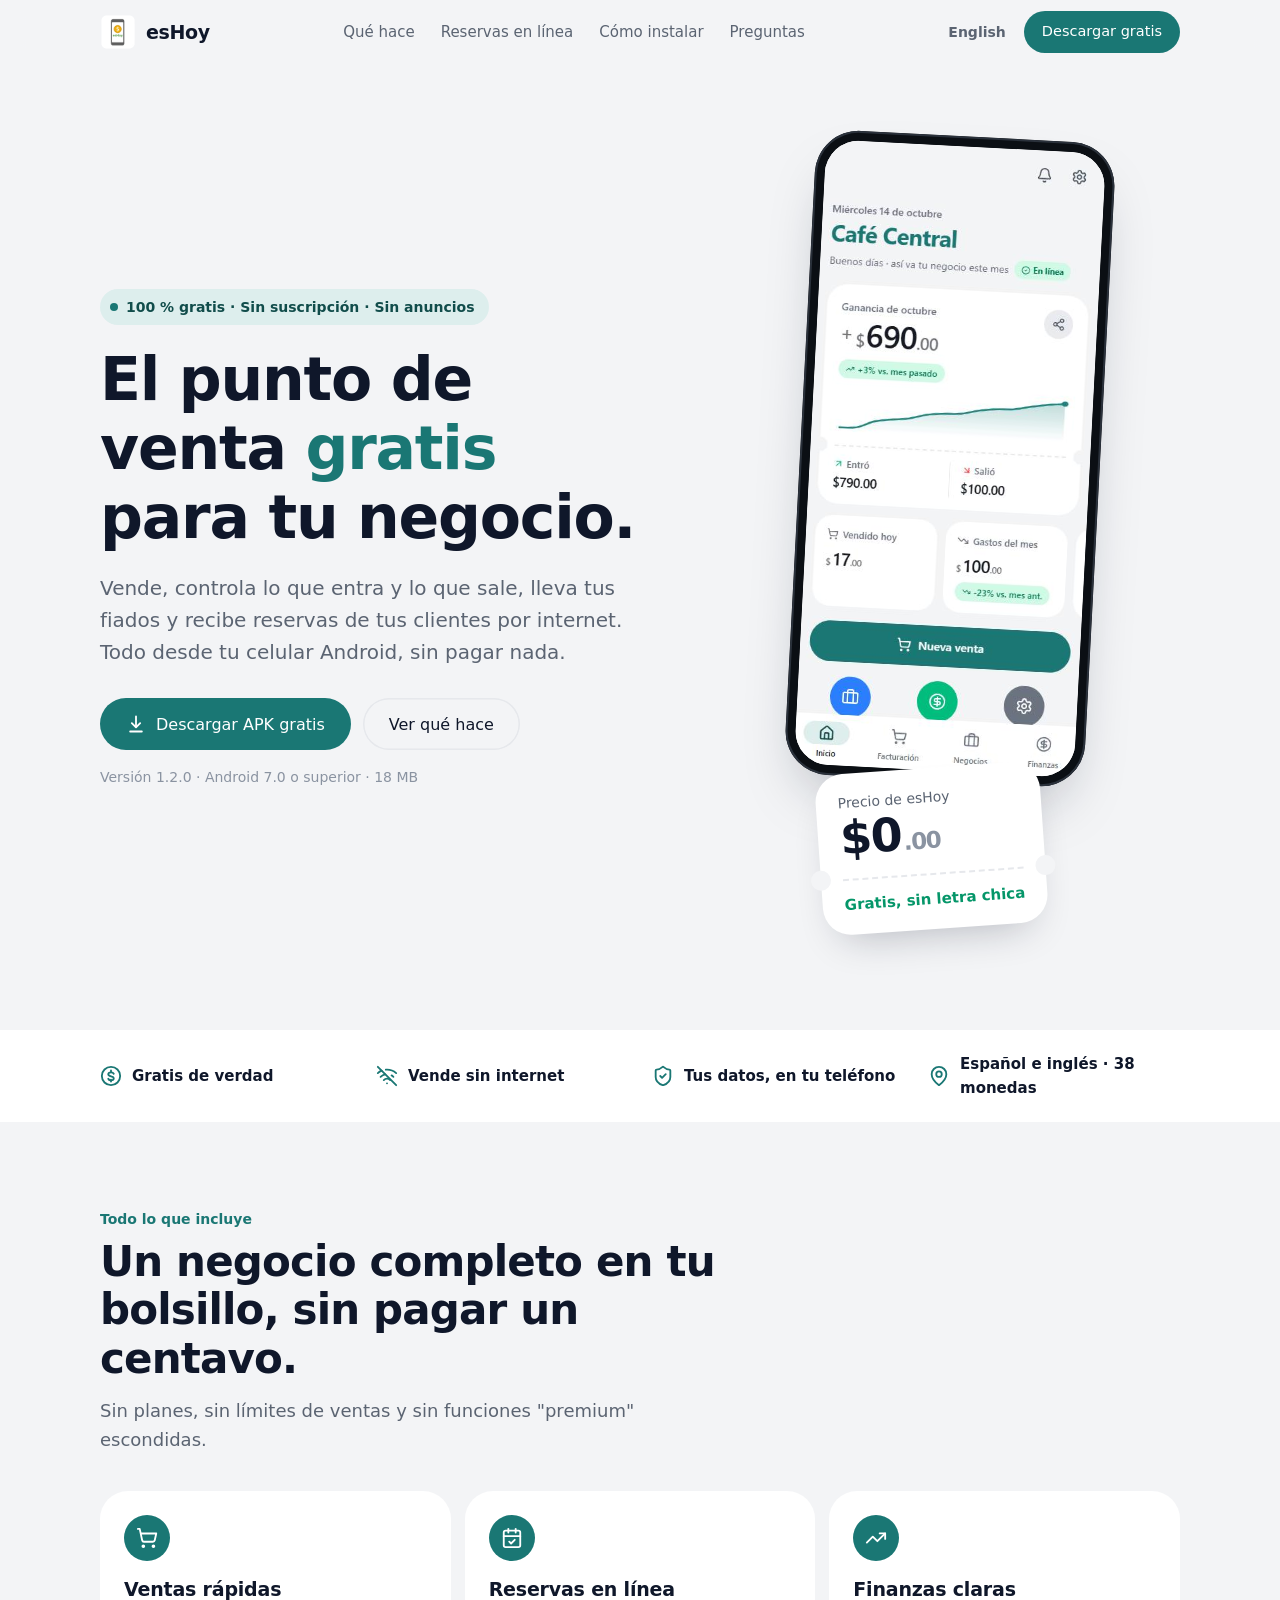
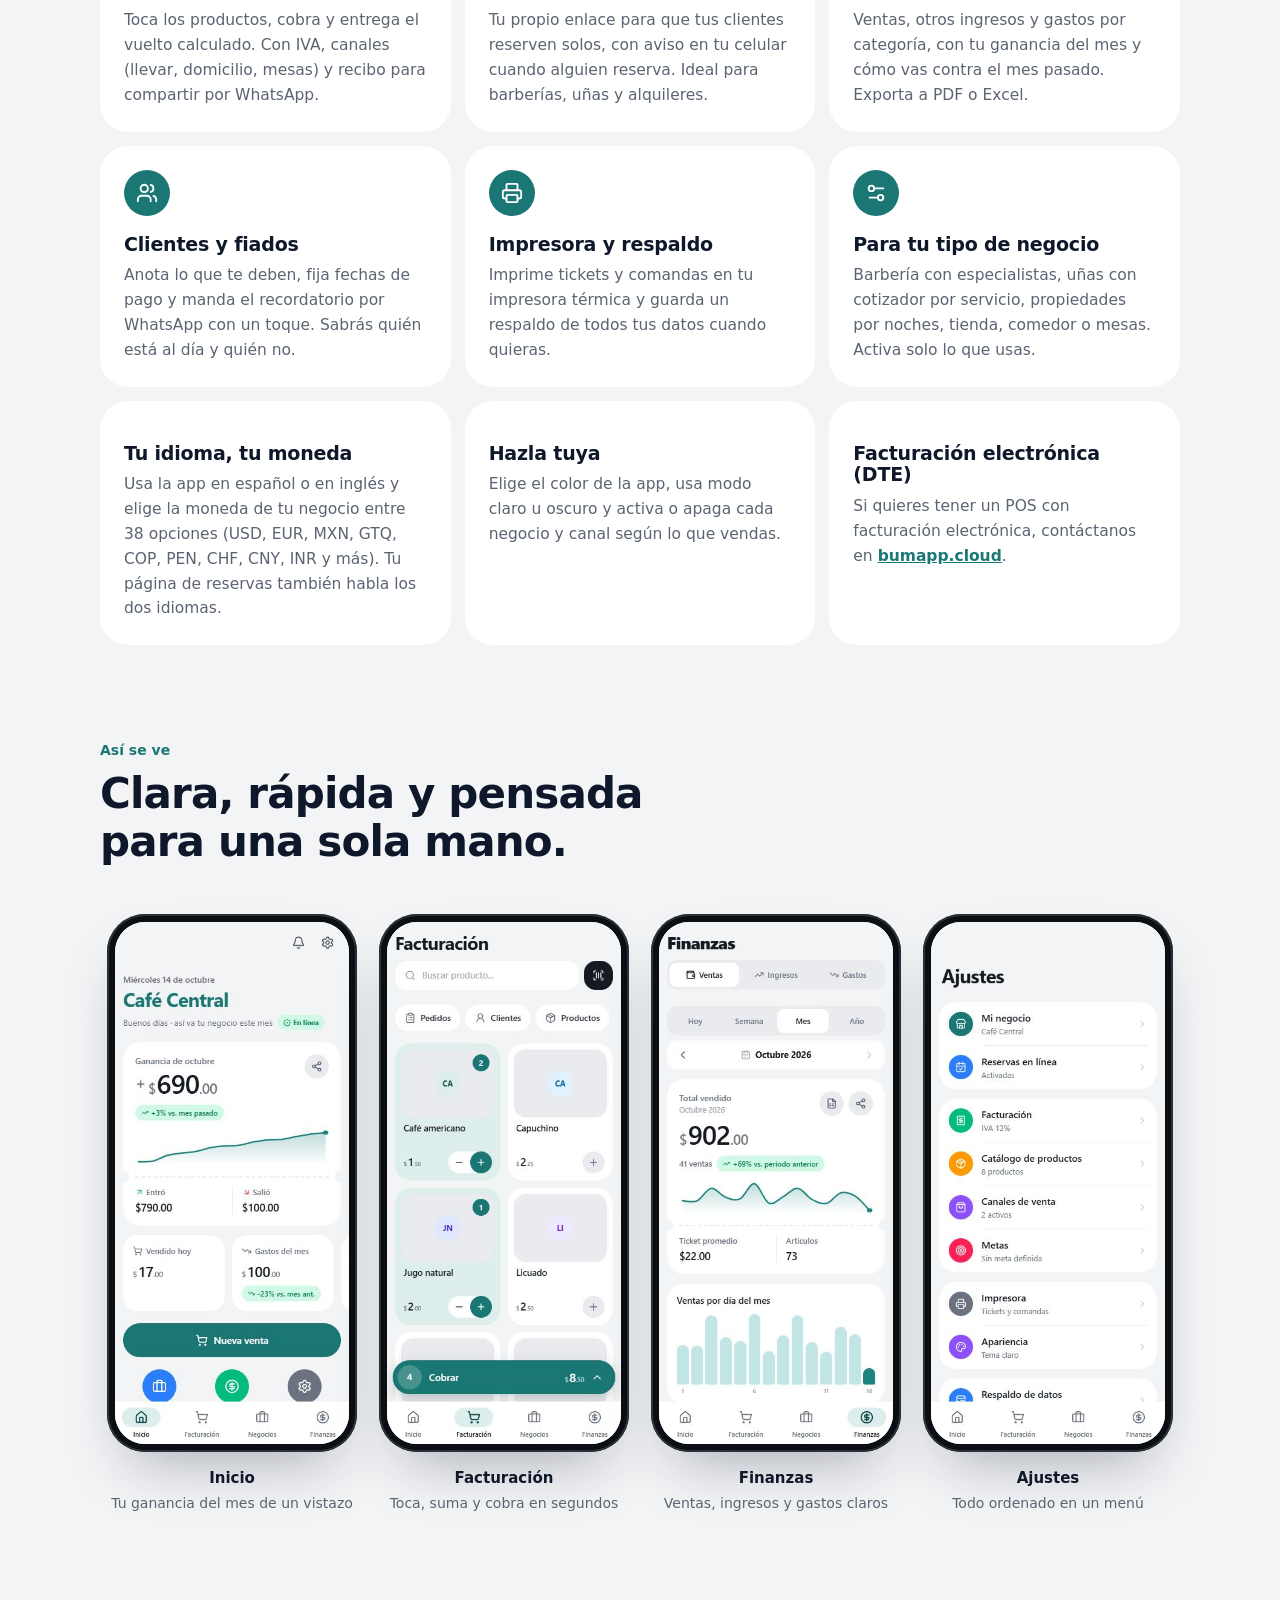
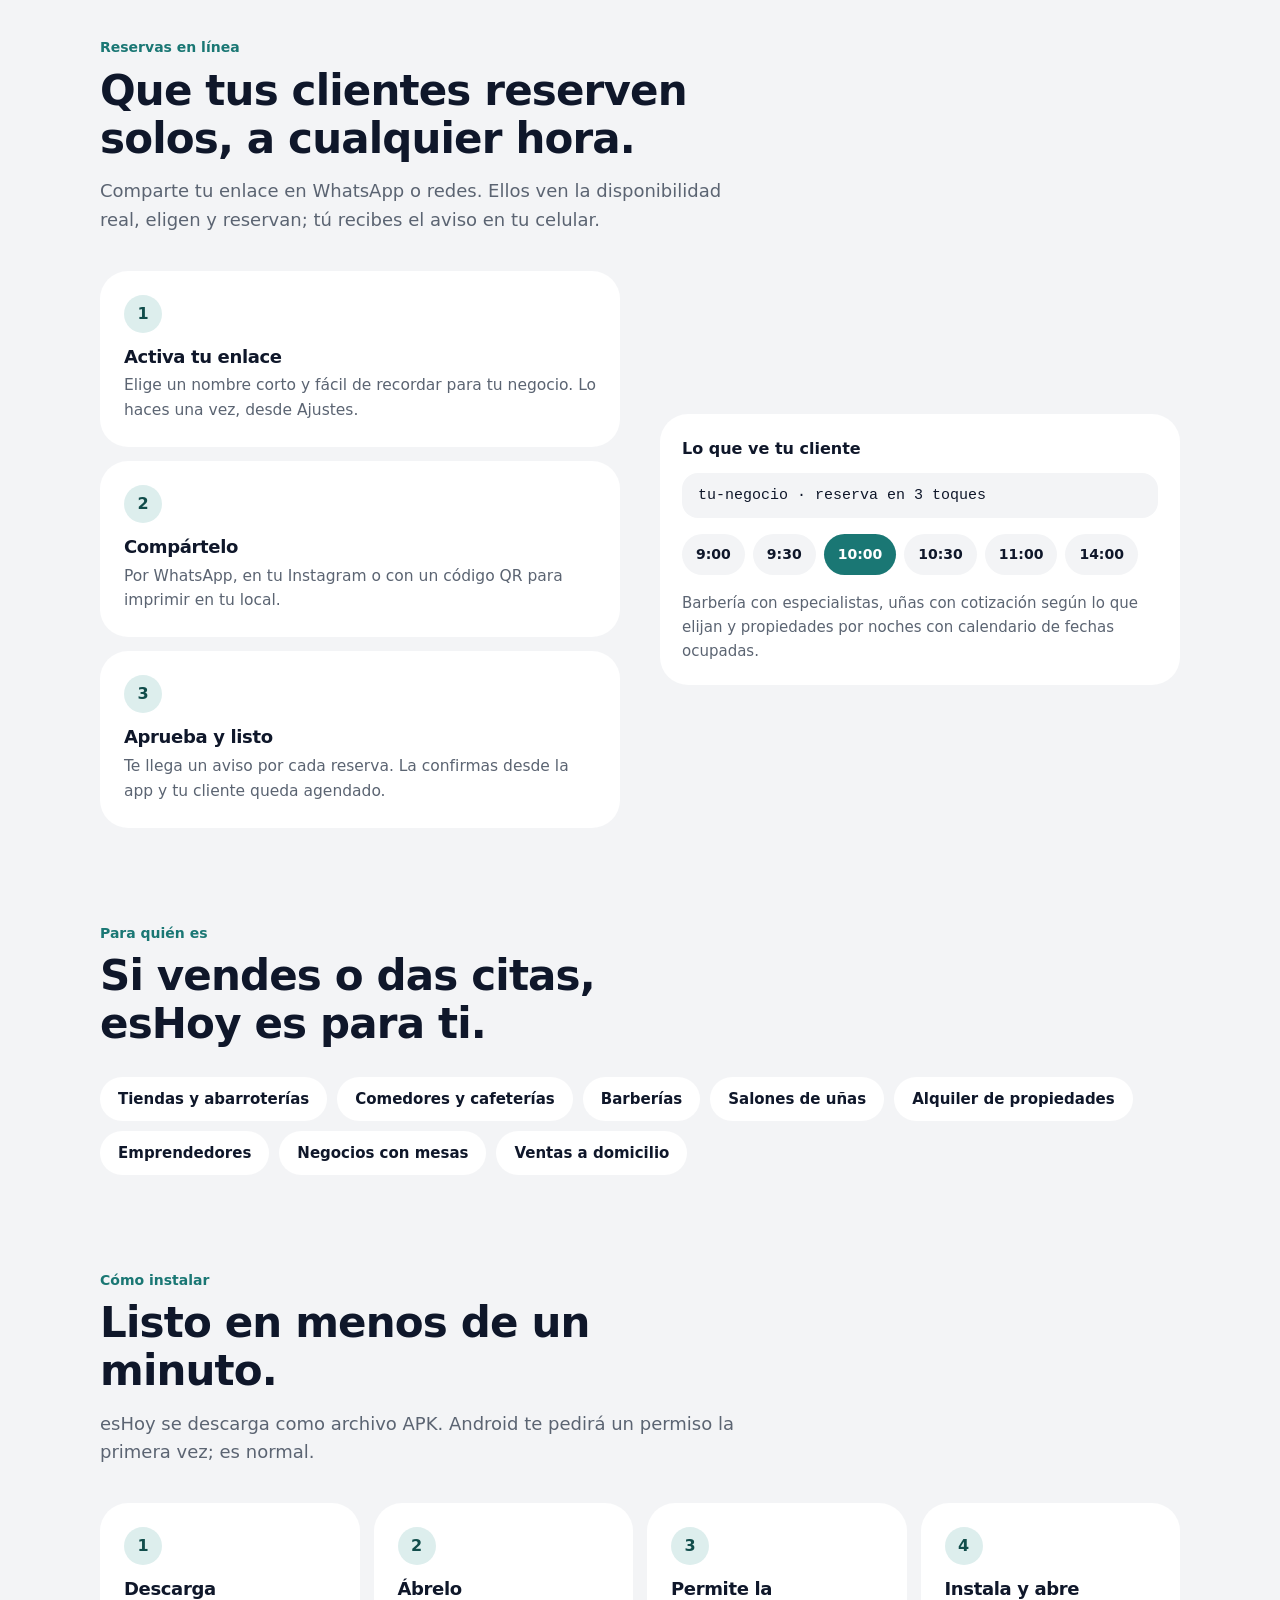
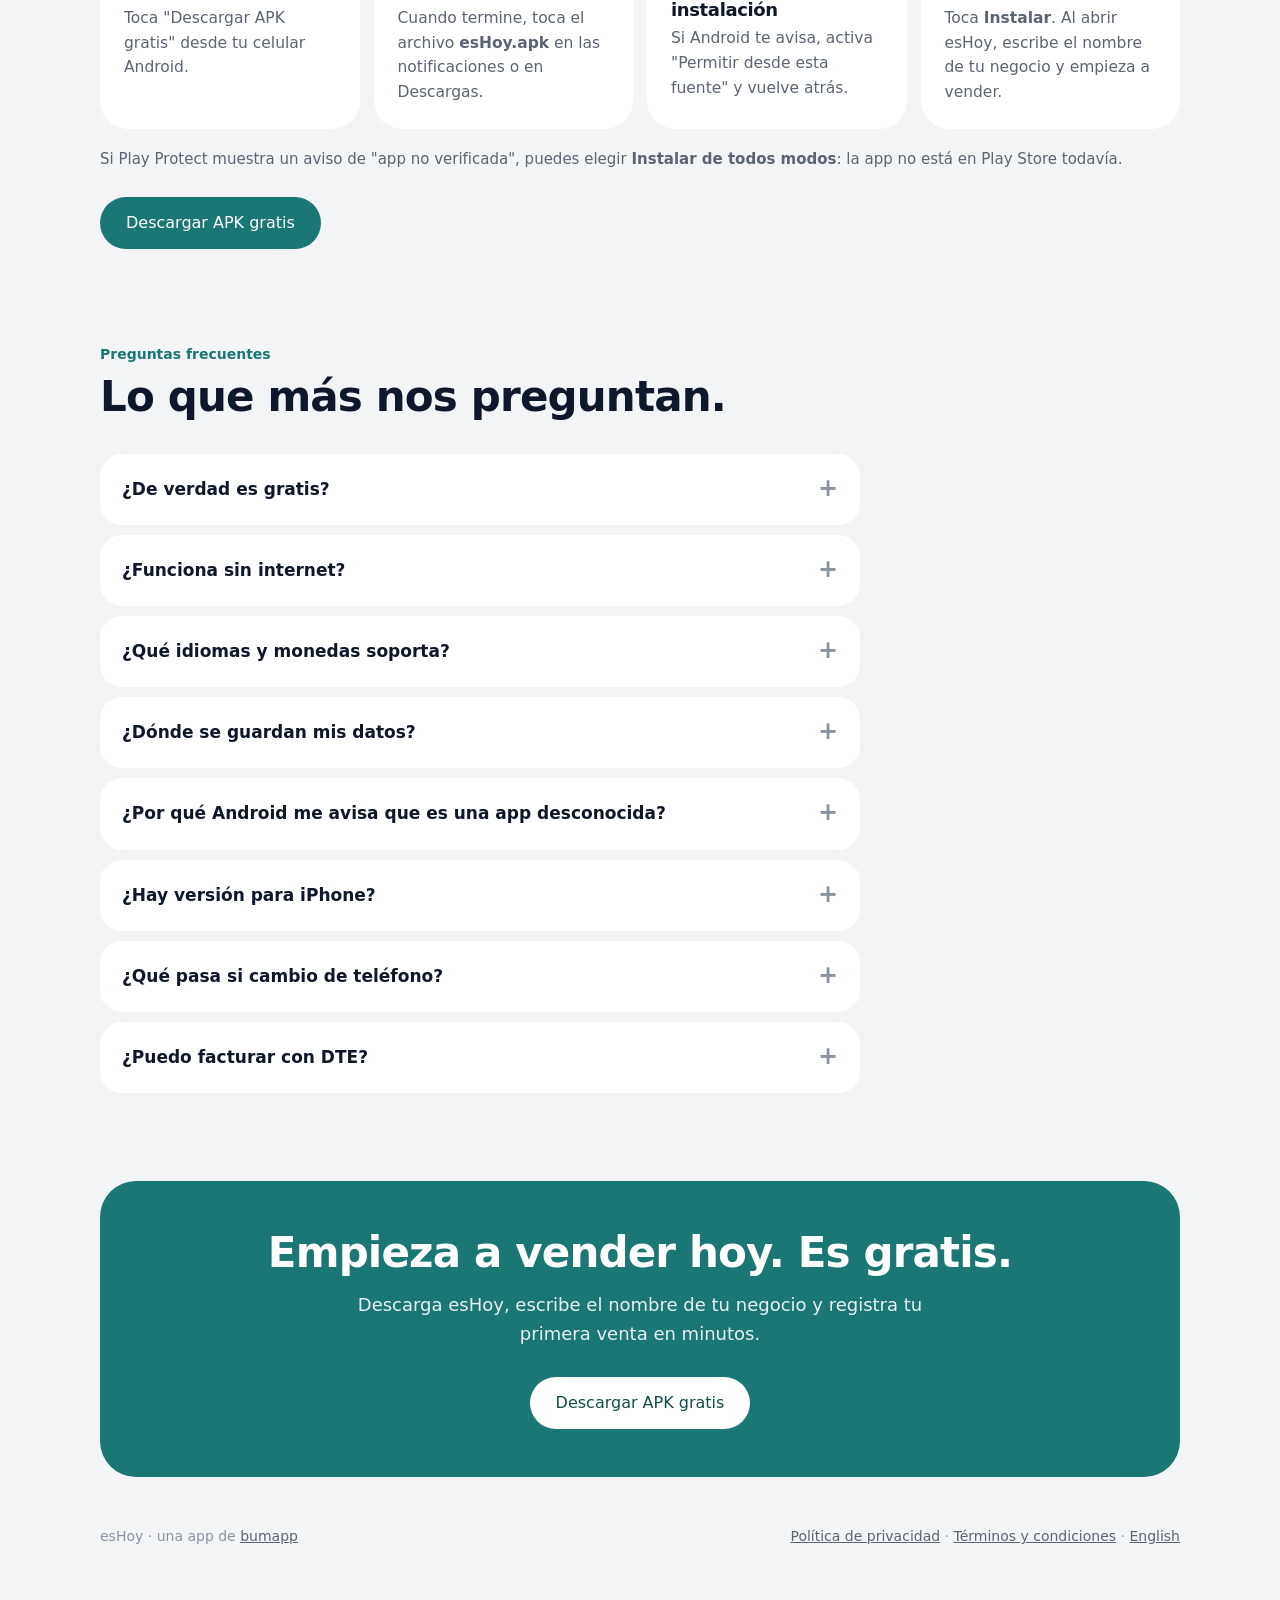
==== commit 4706fc94: "Sitio: 38 monedas y país del negocio Co-Authored-By: Claude Sonnet 5.5 <noreply@anthropic.com>" ====
--- a/index.html
+++ b/index.html
@@ -71,7 +71,7 @@
           <li><svg viewBox="0 0 24 24" fill="none" stroke="currentColor" stroke-width="2" stroke-linecap="round" stroke-linejoin="round" aria-hidden="true"><circle cx="12" cy="12" r="10"/><path d="M15 9.5a3 3 0 0 0-3-1.5c-1.7 0-3 .9-3 2.2 0 3 6 1.4 6 4.3 0 1.3-1.3 2.3-3 2.3a3.2 3.2 0 0 1-3-1.8"/><path d="M12 6v2m0 8v2"/></svg>Gratis de verdad</li>
           <li><svg viewBox="0 0 24 24" fill="none" stroke="currentColor" stroke-width="2" stroke-linecap="round" stroke-linejoin="round" aria-hidden="true"><path d="M12 20h.01"/><path d="M8.5 16.429a5 5 0 0 1 7 0"/><path d="M5 12.859a10 10 0 0 1 5.17-2.69"/><path d="M19 12.859a10 10 0 0 0-2.007-1.523"/><path d="M2 8.82a15 15 0 0 1 4.177-2.643"/><path d="M22 8.82a15 15 0 0 0-11.288-3.764"/><path d="m2 2 20 20"/></svg>Vende sin internet</li>
           <li><svg viewBox="0 0 24 24" fill="none" stroke="currentColor" stroke-width="2" stroke-linecap="round" stroke-linejoin="round" aria-hidden="true"><path d="M20 13c0 5-3.5 7.5-7.66 8.95a1 1 0 0 1-.67-.01C7.5 20.5 4 18 4 13V6a1 1 0 0 1 1-1c2 0 4.5-1.2 6.24-2.72a1.17 1.17 0 0 1 1.52 0C14.51 3.81 17 5 19 5a1 1 0 0 1 1 1z"/><path d="m9 12 2 2 4-4"/></svg>Tus datos, en tu teléfono</li>
-          <li><svg viewBox="0 0 24 24" fill="none" stroke="currentColor" stroke-width="2" stroke-linecap="round" stroke-linejoin="round" aria-hidden="true"><path d="M20 10c0 6-8 12-8 12s-8-6-8-12a8 8 0 0 1 16 0Z"/><circle cx="12" cy="10" r="3"/></svg>Español e inglés · 18 monedas</li>
+          <li><svg viewBox="0 0 24 24" fill="none" stroke="currentColor" stroke-width="2" stroke-linecap="round" stroke-linejoin="round" aria-hidden="true"><path d="M20 10c0 6-8 12-8 12s-8-6-8-12a8 8 0 0 1 16 0Z"/><circle cx="12" cy="10" r="3"/></svg>Español e inglés · 38 monedas</li>
         </ul>
       </div>
     </div>
@@ -121,7 +121,7 @@
         <div class="grid three" style="margin-top: 14px">
           <article class="card">
             <h3>Tu idioma, tu moneda</h3>
-            <p>Usa la app en español o en inglés y elige la moneda de tu negocio entre 18 opciones (USD, EUR, MXN, GTQ, COP, PEN y más). Tu página de reservas también habla los dos idiomas.</p>
+            <p>Usa la app en español o en inglés y elige la moneda de tu negocio entre 38 opciones (USD, EUR, MXN, GTQ, COP, PEN, CHF, CNY, INR y más). Tu página de reservas también habla los dos idiomas.</p>
           </article>
           <article class="card">
             <h3>Hazla tuya</h3>
@@ -243,7 +243,7 @@
           </details>
           <details>
             <summary>¿Qué idiomas y monedas soporta?</summary>
-            <p>La app y la página de reservas funcionan en español e inglés. Cada negocio usa una sola moneda, a elegir entre 18 (USD, EUR, MXN, GTQ, HNL, NIO, CRC, PAB, DOP, COP, PEN, ARS, BOB, UYU, VES, BRL, GBP y CAD). Si la cambias después, los montos anteriores no se convierten: solo cambia cómo se escriben. Se aceptan teléfonos de cualquier país.</p>
+            <p>La app y la página de reservas funcionan en español e inglés. Cada negocio usa una sola moneda, a elegir entre 38 (USD, EUR, MXN, GTQ, HNL, NIO, CRC, PAB, DOP, COP, PEN, ARS, BOB, UYU, VES, BRL, GBP, CAD, CHF, SEK, NOK, DKK, PLN, CNY, INR, PHP, THB, SGD, AED y más). También eliges el país de tu negocio (Latinoamérica, Norteamérica, Europa y Asia). Si la cambias después, los montos anteriores no se convierten: solo cambia cómo se escriben. Se aceptan teléfonos de cualquier país.</p>
           </details>
           <details>
             <summary>¿Dónde se guardan mis datos?</summary>
@@ -263,7 +263,7 @@
           </details>
           <details>
             <summary>¿Puedo facturar con DTE?</summary>
-            <p>La facturación electrónica de El Salvador (DTE) solo está disponible para negocios que usan dólares; con otra moneda la app emite tickets y recibos simples. Si necesitas facturación electrónica completa, conoce <a href="https://bumapp.cloud" target="_blank" rel="noopener">bumapp</a>.</p>
+            <p>esHoy emite tickets y recibos simples; no incluye facturación electrónica. Si tu negocio la necesita, conoce <a href="https://bumapp.cloud" target="_blank" rel="noopener">bumapp</a>.</p>
           </details>
         </div>
       </div>
